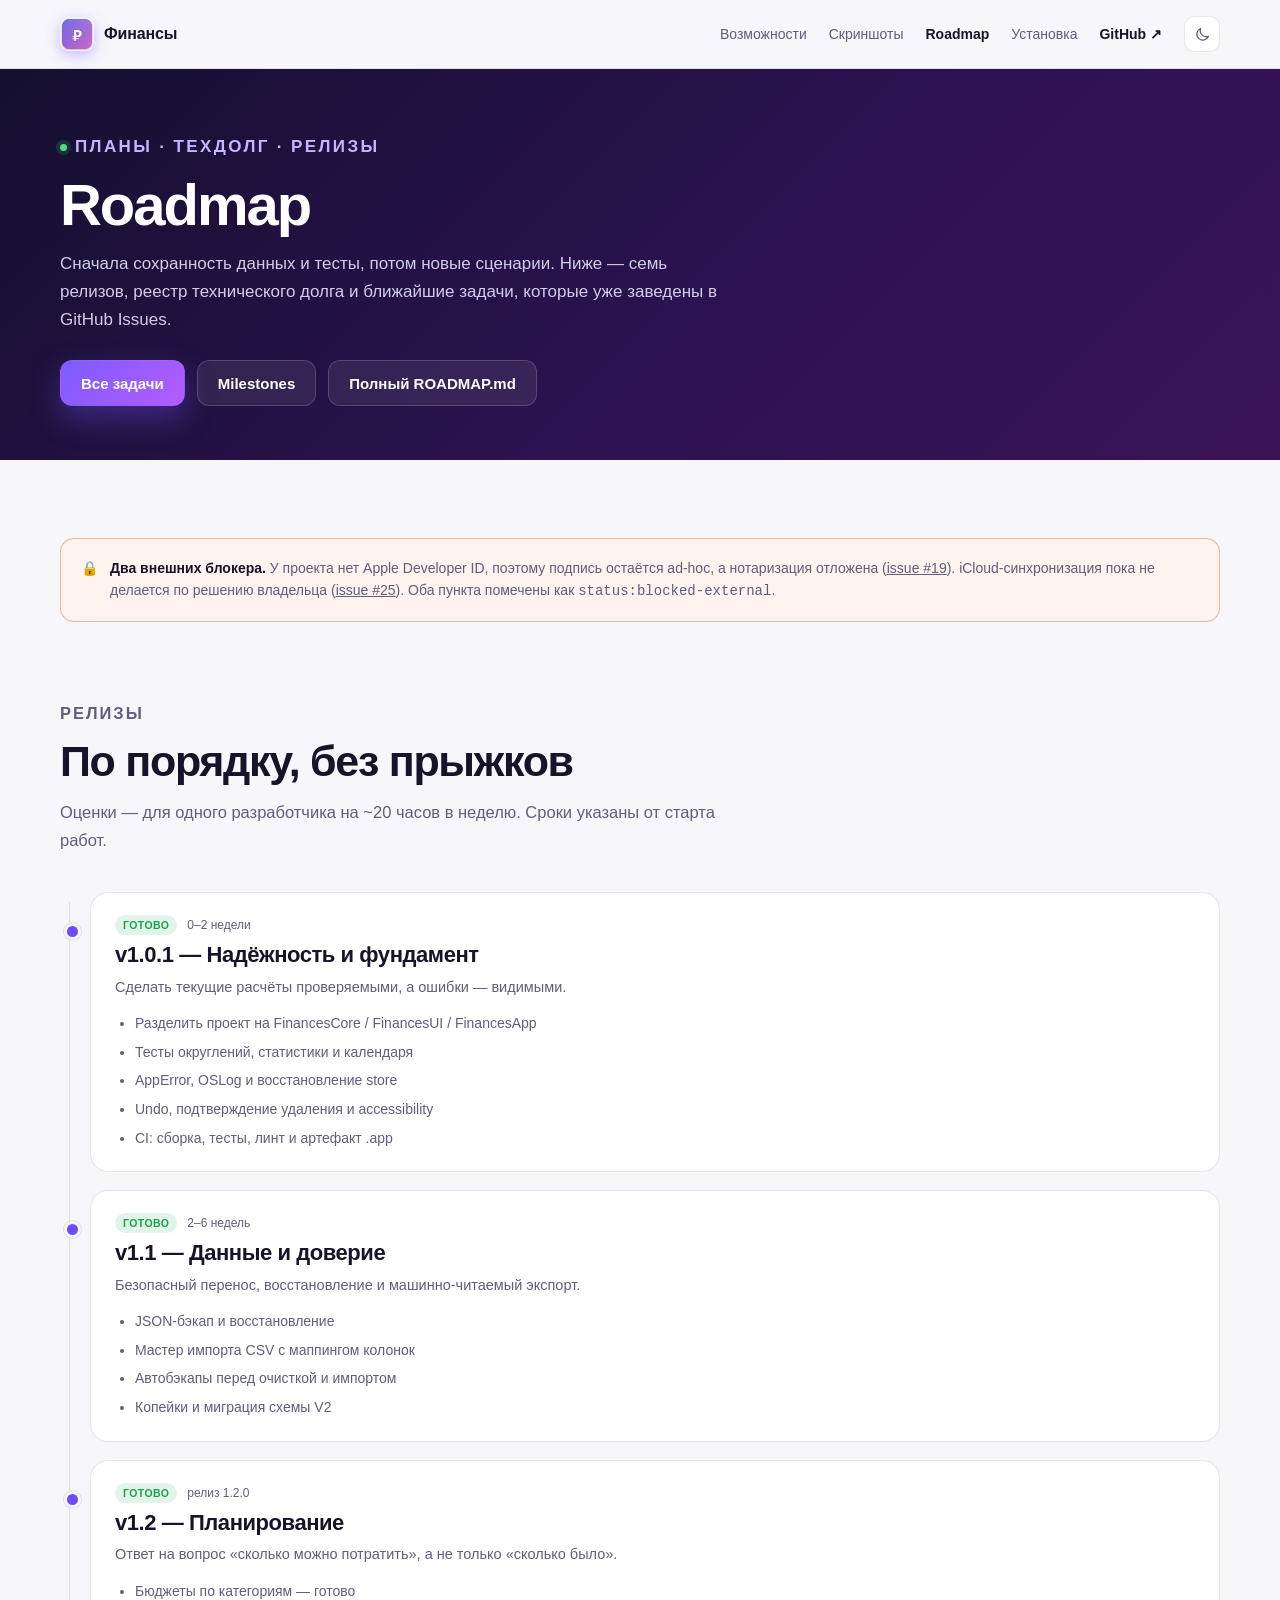
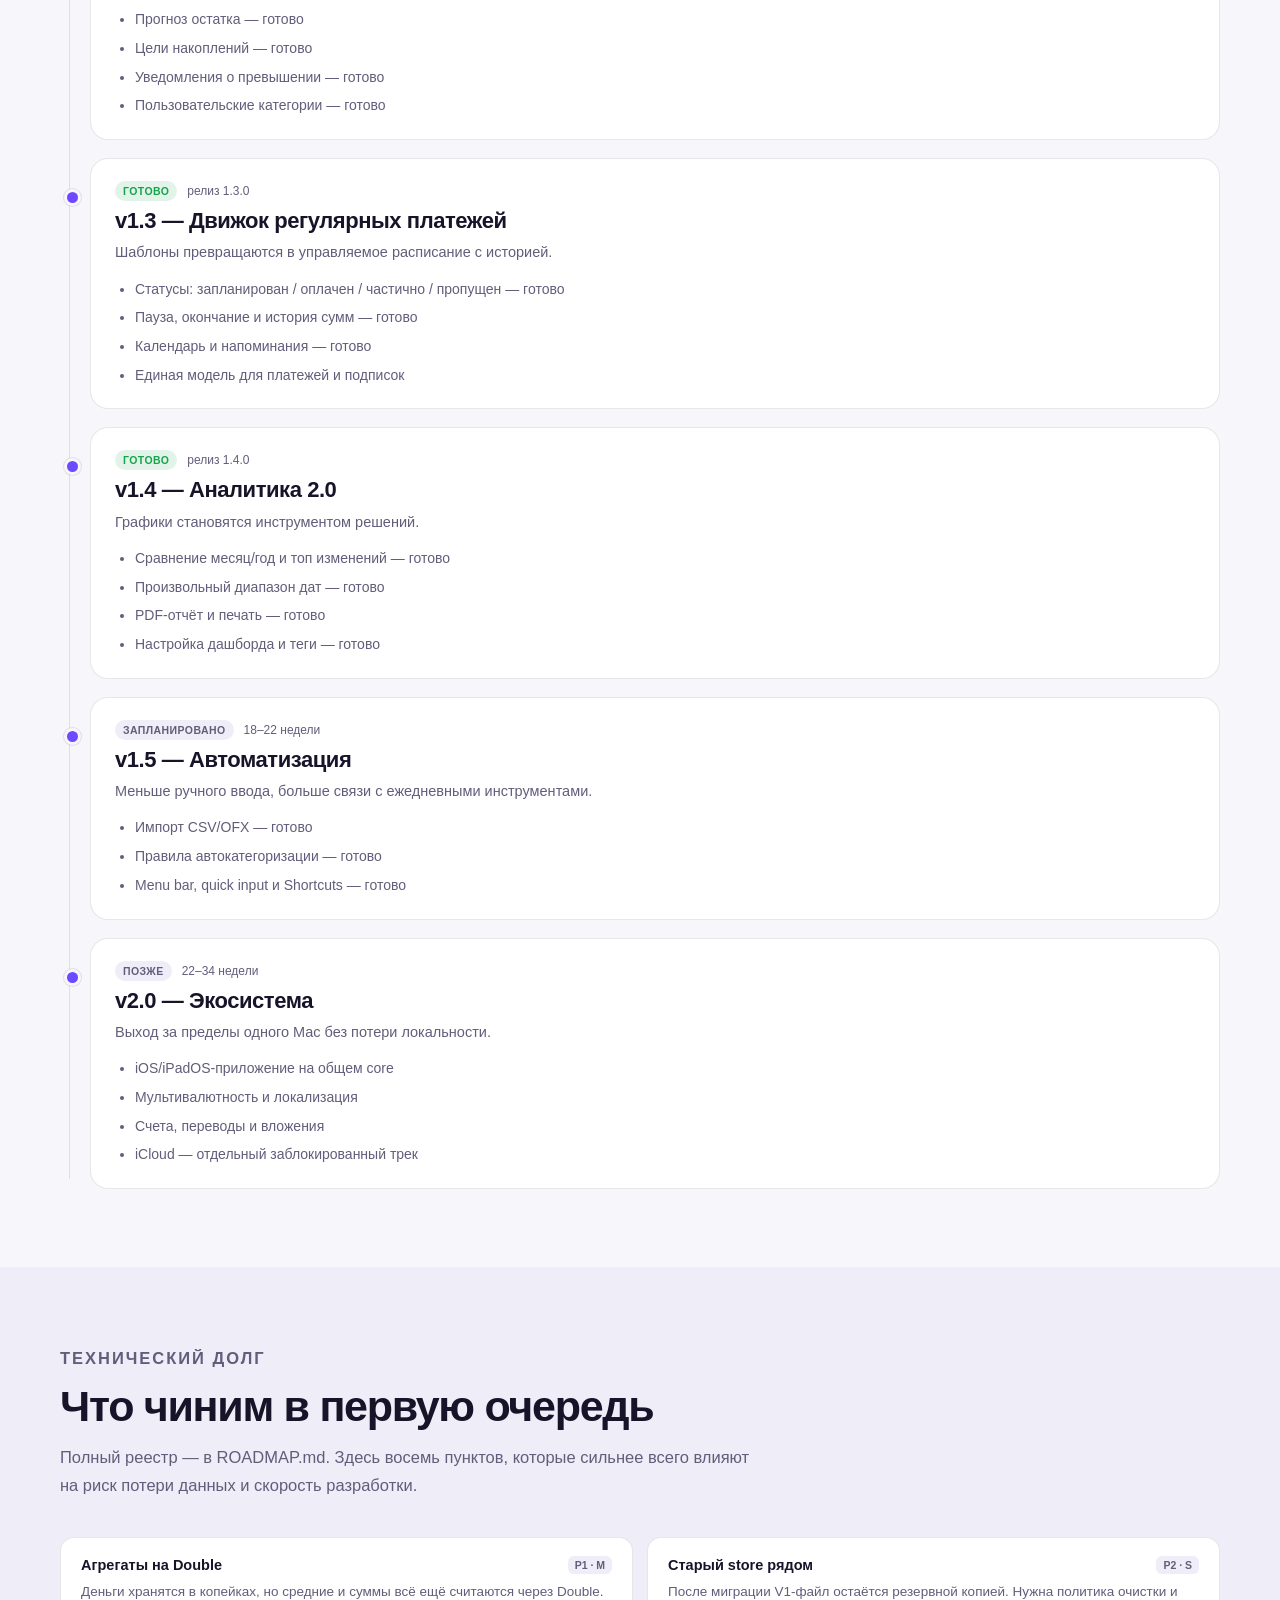
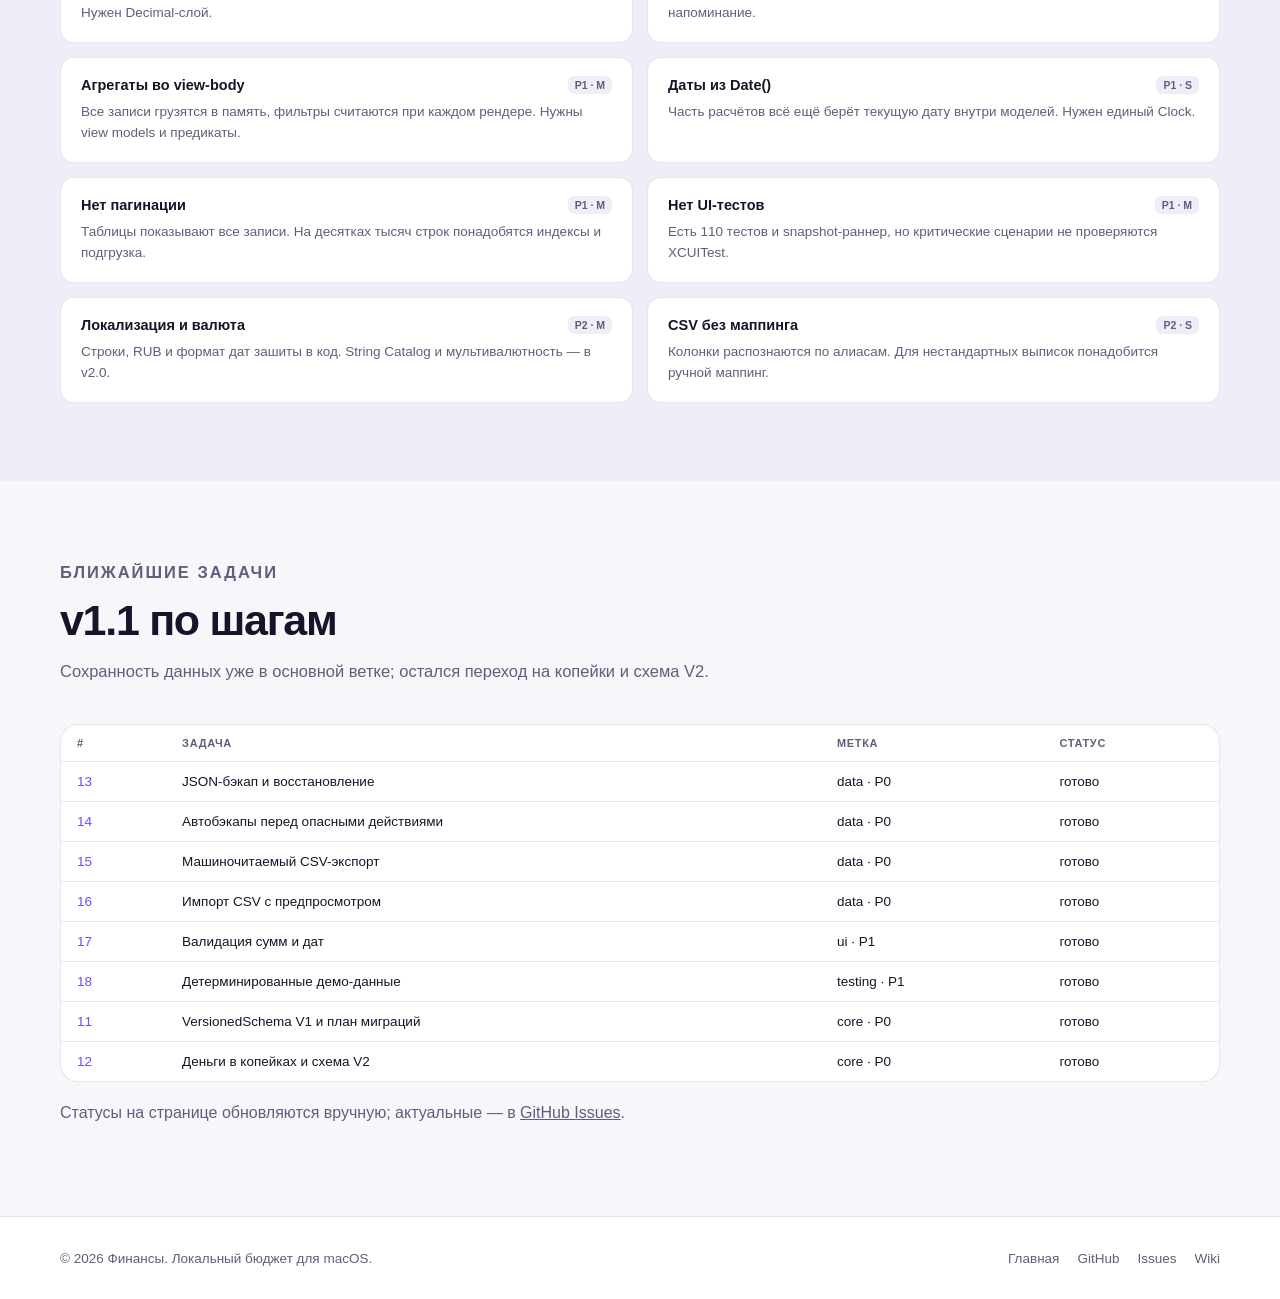
==== docs/roadmap.html @ 0397fc18 "fix: map CSV columns by income and expense fields - header toggle: header names or column numbers - " ====
<!doctype html>
<html lang="ru" data-theme="light">
<head>
  <meta charset="utf-8">
  <meta name="viewport" content="width=device-width, initial-scale=1">
  <title>Roadmap — Финансы для macOS</title>
  <meta name="description" content="План развития приложения «Финансы»: релизы v1.0.1–v2.0, бэклог фич, технический долг и ближайшие задачи.">
  <meta name="color-scheme" content="light dark">
  <link rel="icon" type="image/png" href="assets/favicon.png">
  <link rel="stylesheet" href="styles.css">
  <script>
    (function () {
      try {
        var saved = localStorage.getItem("theme");
        var theme = saved || (window.matchMedia("(prefers-color-scheme: dark)").matches ? "dark" : "light");
        document.documentElement.dataset.theme = theme;
      } catch (error) {
        document.documentElement.dataset.theme = "light";
      }
    })();
  </script>
</head>
<body>
  <a class="skip-link" href="#main">К содержимому</a>

  <svg xmlns="http://www.w3.org/2000/svg" style="display:none" aria-hidden="true">
    <symbol id="icon-sun" viewBox="0 0 24 24" fill="none" stroke="currentColor" stroke-width="1.8" stroke-linecap="round">
      <circle cx="12" cy="12" r="4"></circle>
      <path d="M12 2v2M12 20v2M4.9 4.9l1.4 1.4M17.7 17.7l1.4 1.4M2 12h2M20 12h2M4.9 19.1l1.4-1.4M17.7 6.3l1.4-1.4"></path>
    </symbol>
    <symbol id="icon-moon" viewBox="0 0 24 24" fill="none" stroke="currentColor" stroke-width="1.8" stroke-linecap="round" stroke-linejoin="round">
      <path d="M20.5 14.5A8.5 8.5 0 0 1 9.5 3.5 8.5 8.5 0 1 0 20.5 14.5Z"></path>
    </symbol>
  </svg>

  <header class="site-header">
    <div class="wrap header-inner">
      <a class="brand" href="index.html" aria-label="Финансы — на главную">
        <img src="assets/icon.png" alt="" width="34" height="34">
        <span>Финансы</span>
      </a>
      <nav class="site-nav" aria-label="Основная навигация">
        <a href="index.html#features">Возможности</a>
        <a href="index.html#screens">Скриншоты</a>
        <a href="roadmap.html" aria-current="page">Roadmap</a>
        <a href="index.html#install">Установка</a>
        <a class="nav-cta" href="https://github.com/fso13/household-finances-apple">GitHub ↗</a>
        <button class="theme-toggle" id="theme-toggle" type="button" aria-label="Переключить тему">
          <svg class="theme-moon" aria-hidden="true"><use href="#icon-moon"></use></svg>
          <svg class="theme-sun" aria-hidden="true"><use href="#icon-sun"></use></svg>
        </button>
      </nav>
    </div>
  </header>

  <main id="main">
    <section class="page-hero">
      <div class="wrap">
        <p class="eyebrow">Планы · техдолг · релизы</p>
        <h1>Roadmap</h1>
        <p>
          Сначала сохранность данных и тесты, потом новые сценарии. Ниже — семь релизов,
          реестр технического долга и ближайшие задачи, которые уже заведены в GitHub Issues.
        </p>
        <div class="hero-actions">
          <a class="btn btn-primary" href="https://github.com/fso13/household-finances-apple/issues">Все задачи</a>
          <a class="btn btn-ghost" href="https://github.com/fso13/household-finances-apple/milestones">Milestones</a>
          <a class="btn btn-ghost" href="https://github.com/fso13/household-finances-apple/blob/main/ROADMAP.md">Полный ROADMAP.md</a>
        </div>
      </div>
    </section>

    <section class="section">
      <div class="wrap">
        <div class="callout">
          <span aria-hidden="true">🔒</span>
          <div>
            <strong>Два внешних блокера.</strong>
            У проекта нет Apple Developer ID, поэтому подпись остаётся ad-hoc, а нотаризация отложена
            (<a href="https://github.com/fso13/household-finances-apple/issues/19">issue #19</a>).
            iCloud-синхронизация пока не делается по решению владельца
            (<a href="https://github.com/fso13/household-finances-apple/issues/25">issue #25</a>).
            Оба пункта помечены как <code>status:blocked-external</code>.
          </div>
        </div>
      </div>
    </section>

    <section class="section" style="padding-top:0">
      <div class="wrap">
        <div class="section-head">
          <p class="kicker">Релизы</p>
          <h2>По порядку, без прыжков</h2>
          <p>Оценки — для одного разработчика на ~20 часов в неделю. Сроки указаны от старта работ.</p>
        </div>

        <div class="timeline">
          <article class="timeline-item">
            <div class="timeline-meta">
              <span class="badge badge-now">готово</span>
              <span>0–2 недели</span>
            </div>
            <h2>v1.0.1 — Надёжность и фундамент</h2>
            <p>Сделать текущие расчёты проверяемыми, а ошибки — видимыми.</p>
            <ul class="timeline-list">
              <li>Разделить проект на FinancesCore / FinancesUI / FinancesApp</li>
              <li>Тесты округлений, статистики и календаря</li>
              <li>AppError, OSLog и восстановление store</li>
              <li>Undo, подтверждение удаления и accessibility</li>
              <li>CI: сборка, тесты, линт и артефакт .app</li>
            </ul>
          </article>

          <article class="timeline-item">
            <div class="timeline-meta">
              <span class="badge badge-now">готово</span>
              <span>2–6 недель</span>
            </div>
            <h2>v1.1 — Данные и доверие</h2>
            <p>Безопасный перенос, восстановление и машинно-читаемый экспорт.</p>
            <ul class="timeline-list">
              <li>JSON-бэкап и восстановление</li>
              <li>Мастер импорта CSV с маппингом колонок</li>
              <li>Автобэкапы перед очисткой и импортом</li>
              <li>Копейки и миграция схемы V2</li>
            </ul>
          </article>

          <article class="timeline-item">
            <div class="timeline-meta">
              <span class="badge badge-now">готово</span>
              <span>релиз 1.2.0</span>
            </div>
            <h2>v1.2 — Планирование</h2>
            <p>Ответ на вопрос «сколько можно потратить», а не только «сколько было».</p>
            <ul class="timeline-list">
              <li>Бюджеты по категориям — готово</li>
              <li>Прогноз остатка — готово</li>
              <li>Цели накоплений — готово</li>
              <li>Уведомления о превышении — готово</li>
              <li>Пользовательские категории — готово</li>
            </ul>
          </article>

          <article class="timeline-item">
            <div class="timeline-meta">
              <span class="badge badge-now">готово</span>
              <span>релиз 1.3.0</span>
            </div>
            <h2>v1.3 — Движок регулярных платежей</h2>
            <p>Шаблоны превращаются в управляемое расписание с историей.</p>
            <ul class="timeline-list">
              <li>Статусы: запланирован / оплачен / частично / пропущен — готово</li>
              <li>Пауза, окончание и история сумм — готово</li>
              <li>Календарь и напоминания — готово</li>
              <li>Единая модель для платежей и подписок</li>
            </ul>
          </article>

          <article class="timeline-item">
            <div class="timeline-meta">
              <span class="badge badge-now">готово</span>
              <span>релиз 1.4.0</span>
            </div>
            <h2>v1.4 — Аналитика 2.0</h2>
            <p>Графики становятся инструментом решений.</p>
            <ul class="timeline-list">
              <li>Сравнение месяц/год и топ изменений — готово</li>
              <li>Произвольный диапазон дат — готово</li>
              <li>PDF-отчёт и печать — готово</li>
              <li>Настройка дашборда и теги — готово</li>
            </ul>
          </article>

          <article class="timeline-item">
            <div class="timeline-meta">
              <span class="badge badge-later">запланировано</span>
              <span>18–22 недели</span>
            </div>
            <h2>v1.5 — Автоматизация</h2>
            <p>Меньше ручного ввода, больше связи с ежедневными инструментами.</p>
            <ul class="timeline-list">
              <li>Импорт CSV/OFX — готово</li>
              <li>Правила автокатегоризации — готово</li>
              <li>Menu bar, quick input и Shortcuts — готово</li>
            </ul>
          </article>

          <article class="timeline-item">
            <div class="timeline-meta">
              <span class="badge badge-later">позже</span>
              <span>22–34 недели</span>
            </div>
            <h2>v2.0 — Экосистема</h2>
            <p>Выход за пределы одного Mac без потери локальности.</p>
            <ul class="timeline-list">
              <li>iOS/iPadOS-приложение на общем core</li>
              <li>Мультивалютность и локализация</li>
              <li>Счета, переводы и вложения</li>
              <li>iCloud — отдельный заблокированный трек</li>
            </ul>
          </article>
        </div>
      </div>
    </section>

    <section class="section section-alt">
      <div class="wrap">
        <div class="section-head">
          <p class="kicker">Технический долг</p>
          <h2>Что чиним в первую очередь</h2>
          <p>Полный реестр — в ROADMAP.md. Здесь восемь пунктов, которые сильнее всего влияют на риск потери данных и скорость разработки.</p>
        </div>

        <div class="debt-grid">
          <article class="debt">
            <div class="debt-head"><h3>Агрегаты на Double</h3><span class="pill">P1 · M</span></div>
            <p>Деньги хранятся в копейках, но средние и суммы всё ещё считаются через Double. Нужен Decimal-слой.</p>
          </article>

          <article class="debt">
            <div class="debt-head"><h3>Старый store рядом</h3><span class="pill">P2 · S</span></div>
            <p>После миграции V1-файл остаётся резервной копией. Нужна политика очистки и напоминание.</p>
          </article>

          <article class="debt">
            <div class="debt-head"><h3>Агрегаты во view-body</h3><span class="pill">P1 · M</span></div>
            <p>Все записи грузятся в память, фильтры считаются при каждом рендере. Нужны view models и предикаты.</p>
          </article>

          <article class="debt">
            <div class="debt-head"><h3>Даты из Date()</h3><span class="pill">P1 · S</span></div>
            <p>Часть расчётов всё ещё берёт текущую дату внутри моделей. Нужен единый Clock.</p>
          </article>

          <article class="debt">
            <div class="debt-head"><h3>Нет пагинации</h3><span class="pill">P1 · M</span></div>
            <p>Таблицы показывают все записи. На десятках тысяч строк понадобятся индексы и подгрузка.</p>
          </article>

          <article class="debt">
            <div class="debt-head"><h3>Нет UI-тестов</h3><span class="pill">P1 · M</span></div>
            <p>Есть 110 тестов и snapshot-раннер, но критические сценарии не проверяются XCUITest.</p>
          </article>

          <article class="debt">
            <div class="debt-head"><h3>Локализация и валюта</h3><span class="pill">P2 · M</span></div>
            <p>Строки, RUB и формат дат зашиты в код. String Catalog и мультивалютность — в v2.0.</p>
          </article>

          <article class="debt">
            <div class="debt-head"><h3>CSV без маппинга</h3><span class="pill">P2 · S</span></div>
            <p>Колонки распознаются по алиасам. Для нестандартных выписок понадобится ручной маппинг.</p>
          </article>
        </div>
      </div>
    </section>

    <section class="section">
      <div class="wrap">
        <div class="section-head">
          <p class="kicker">Ближайшие задачи</p>
          <h2>v1.1 по шагам</h2>
          <p>Сохранность данных уже в основной ветке; остался переход на копейки и схема V2.</p>
        </div>

        <div class="table-card">
          <div class="table-scroll">
            <table>
              <thead>
                <tr><th>#</th><th>Задача</th><th>Метка</th><th>Статус</th></tr>
              </thead>
              <tbody>
                <tr><td><a href="https://github.com/fso13/household-finances-apple/issues/13">13</a></td><td>JSON-бэкап и восстановление</td><td>data · P0</td><td>готово</td></tr>
                <tr><td><a href="https://github.com/fso13/household-finances-apple/issues/14">14</a></td><td>Автобэкапы перед опасными действиями</td><td>data · P0</td><td>готово</td></tr>
                <tr><td><a href="https://github.com/fso13/household-finances-apple/issues/15">15</a></td><td>Машиночитаемый CSV-экспорт</td><td>data · P0</td><td>готово</td></tr>
                <tr><td><a href="https://github.com/fso13/household-finances-apple/issues/16">16</a></td><td>Импорт CSV с предпросмотром</td><td>data · P0</td><td>готово</td></tr>
                <tr><td><a href="https://github.com/fso13/household-finances-apple/issues/17">17</a></td><td>Валидация сумм и дат</td><td>ui · P1</td><td>готово</td></tr>
                <tr><td><a href="https://github.com/fso13/household-finances-apple/issues/18">18</a></td><td>Детерминированные демо-данные</td><td>testing · P1</td><td>готово</td></tr>
                <tr><td><a href="https://github.com/fso13/household-finances-apple/issues/11">11</a></td><td>VersionedSchema V1 и план миграций</td><td>core · P0</td><td>готово</td></tr>
                <tr><td><a href="https://github.com/fso13/household-finances-apple/issues/12">12</a></td><td>Деньги в копейках и схема V2</td><td>core · P0</td><td>готово</td></tr>
              </tbody>
            </table>
          </div>
        </div>

        <p class="muted" style="margin-top:22px">
          Статусы на странице обновляются вручную; актуальные — в
          <a href="https://github.com/fso13/household-finances-apple/issues">GitHub Issues</a>.
        </p>
      </div>
    </section>
  </main>

  <footer class="site-footer">
    <div class="wrap footer-inner">
      <p style="margin:0">© <span id="year">2026</span> Финансы. Локальный бюджет для macOS.</p>
      <nav class="footer-links" aria-label="Ссылки в подвале">
        <a href="index.html">Главная</a>
        <a href="https://github.com/fso13/household-finances-apple">GitHub</a>
        <a href="https://github.com/fso13/household-finances-apple/issues">Issues</a>
        <a href="https://github.com/fso13/household-finances-apple/wiki">Wiki</a>
      </nav>
    </div>
  </footer>

  <script src="app.js"></script>
</body>
</html>
---- docs/styles.css ----
:root {
  color-scheme: light;
  --bg: #f7f6fb;
  --surface: #ffffff;
  --surface-2: #efedf8;
  --surface-3: #e7e3f6;
  --text: #171429;
  --muted: #625d7a;
  --line: rgba(23, 20, 41, 0.1);
  --brand: #6d4aff;
  --brand-2: #a855f7;
  --green: #16a34a;
  --orange: #ea580c;
  --blue: #2563eb;
  --pink: #db2777;
  --shadow: 0 24px 70px rgba(35, 25, 90, 0.14);
  --radius: 18px;
}

[data-theme="dark"] {
  color-scheme: dark;
  --bg: #0d0c16;
  --surface: #151322;
  --surface-2: #1b182b;
  --surface-3: #242038;
  --text: #f5f3ff;
  --muted: #aaa4c2;
  --line: rgba(255, 255, 255, 0.1);
  --brand: #9578ff;
  --brand-2: #c084fc;
  --green: #4ade80;
  --orange: #fb923c;
  --blue: #60a5fa;
  --pink: #f472b6;
  --shadow: 0 24px 70px rgba(0, 0, 0, 0.5);
}

* {
  box-sizing: border-box;
}

html {
  scroll-behavior: smooth;
  scroll-padding-top: 88px;
}

body {
  margin: 0;
  background: var(--bg);
  color: var(--text);
  font-family: -apple-system, BlinkMacSystemFont, "SF Pro Display", "SF Pro Text",
    "Segoe UI", Roboto, sans-serif;
  -webkit-font-smoothing: antialiased;
  text-rendering: optimizeLegibility;
}

img {
  display: block;
  max-width: 100%;
  height: auto;
}

a {
  color: inherit;
}

button {
  font: inherit;
}

.wrap {
  width: min(1160px, calc(100% - 48px));
  margin-inline: auto;
}

.skip-link {
  position: fixed;
  top: 10px;
  left: 10px;
  z-index: 100;
  transform: translateY(-200%);
  background: var(--brand);
  color: #fff;
  padding: 10px 16px;
  border-radius: 10px;
  text-decoration: none;
}

.skip-link:focus {
  transform: none;
}

/* Header */

.site-header {
  position: sticky;
  top: 0;
  z-index: 50;
  background: color-mix(in srgb, var(--bg) 84%, transparent);
  border-bottom: 1px solid var(--line);
  backdrop-filter: blur(18px);
  -webkit-backdrop-filter: blur(18px);
}

.header-inner {
  display: flex;
  align-items: center;
  justify-content: space-between;
  min-height: 68px;
  gap: 20px;
}

.brand {
  display: inline-flex;
  align-items: center;
  gap: 10px;
  font-weight: 750;
  letter-spacing: -0.01em;
  text-decoration: none;
  flex-shrink: 0;
}

.brand img {
  width: 34px;
  height: 34px;
  border-radius: 9px;
  box-shadow: 0 4px 14px rgba(109, 74, 255, 0.35);
}

.site-nav {
  display: flex;
  align-items: center;
  gap: 22px;
  font-size: 14px;
}

.site-nav a {
  color: var(--muted);
  text-decoration: none;
  transition: color 0.15s ease;
}

.site-nav a:hover,
.site-nav a:focus-visible {
  color: var(--text);
}

.site-nav .nav-cta {
  color: var(--text);
  font-weight: 600;
}

.theme-toggle {
  display: inline-flex;
  align-items: center;
  justify-content: center;
  width: 36px;
  height: 36px;
  padding: 0;
  border: 1px solid var(--line);
  border-radius: 10px;
  background: var(--surface);
  color: var(--muted);
  cursor: pointer;
  transition: color 0.15s ease, border-color 0.15s ease;
}

.theme-toggle:hover {
  color: var(--text);
  border-color: color-mix(in srgb, var(--brand) 40%, var(--line));
}

.theme-toggle svg {
  width: 17px;
  height: 17px;
}

/* Hero */

.hero {
  position: relative;
  overflow: hidden;
  padding: 78px 0 64px;
  background: #100d28;
  color: #fff;
}

.hero::before {
  content: "";
  position: absolute;
  inset: -40% -20% auto auto;
  width: 900px;
  height: 900px;
  background: radial-gradient(circle, rgba(168, 85, 247, 0.34), transparent 62%);
  pointer-events: none;
}

.hero::after {
  content: "";
  position: absolute;
  inset: auto auto -55% -20%;
  width: 800px;
  height: 800px;
  background: radial-gradient(circle, rgba(59, 130, 246, 0.22), transparent 65%);
  pointer-events: none;
}

.hero-grid {
  position: relative;
  z-index: 1;
  display: grid;
  grid-template-columns: 0.98fr 1.02fr;
  gap: 56px;
  align-items: center;
}

.eyebrow {
  display: inline-flex;
  align-items: center;
  gap: 8px;
  margin: 0;
  color: #c4b5fd;
  font-size: 12px;
  font-weight: 700;
  letter-spacing: 0.14em;
  text-transform: uppercase;
}

.eyebrow::before {
  content: "";
  width: 7px;
  height: 7px;
  border-radius: 50%;
  background: #4ade80;
  box-shadow: 0 0 0 4px rgba(74, 222, 128, 0.14);
}

.hero h1 {
  margin: 18px 0 20px;
  font-size: clamp(40px, 4.8vw, 62px);
  line-height: 1.02;
  letter-spacing: -0.035em;
  font-weight: 800;
}

.hero h1 .nowrap {
  white-space: nowrap;
}

.hero h1 .gradient {
  background: linear-gradient(92deg, #c4b5fd 0%, #f0abfc 55%, #fda4af 100%);
  -webkit-background-clip: text;
  background-clip: text;
  color: transparent;
}

.hero-lead {
  max-width: 540px;
  margin: 0;
  color: #cec8e6;
  font-size: 17.5px;
  line-height: 1.66;
}

.hero-actions {
  display: flex;
  flex-wrap: wrap;
  gap: 12px;
  margin-top: 30px;
}

.btn {
  display: inline-flex;
  align-items: center;
  justify-content: center;
  gap: 8px;
  min-height: 46px;
  padding: 0 20px;
  border-radius: 12px;
  border: 1px solid transparent;
  font-size: 15px;
  font-weight: 650;
  text-decoration: none;
  cursor: pointer;
  transition: transform 0.15s ease, box-shadow 0.15s ease, background 0.15s ease;
}

.btn:hover {
  transform: translateY(-1px);
}

.btn-primary {
  background: linear-gradient(135deg, #7c5cff, #b45cff);
  color: #fff;
  box-shadow: 0 12px 30px rgba(124, 92, 255, 0.34);
}

.btn-primary:hover {
  box-shadow: 0 16px 38px rgba(124, 92, 255, 0.46);
}

.btn-ghost {
  background: rgba(255, 255, 255, 0.07);
  border-color: rgba(255, 255, 255, 0.16);
  color: #fff;
}

.btn-ghost:hover {
  background: rgba(255, 255, 255, 0.11);
}

.hero-note {
  margin: 18px 0 0;
  color: #948cae;
  font-size: 12.5px;
}

.hero-visual {
  position: relative;
}

.hero-visual::before {
  content: "";
  position: absolute;
  inset: 8% 6%;
  background: linear-gradient(135deg, rgba(124, 92, 255, 0.7), rgba(236, 72, 153, 0.35));
  filter: blur(48px);
  opacity: 0.55;
}

.hero-visual img {
  position: relative;
  width: 100%;
  border-radius: 16px;
  border: 1px solid rgba(255, 255, 255, 0.18);
  box-shadow: 0 50px 110px rgba(0, 0, 0, 0.55);
}

/* Stats */

.stats {
  border-bottom: 1px solid var(--line);
  background: var(--surface);
}

.stats-grid {
  display: grid;
  grid-template-columns: repeat(4, 1fr);
}

.stat {
  padding: 26px 22px;
  border-left: 1px solid var(--line);
}

.stat:first-child {
  border-left: 0;
}

.stat b {
  display: block;
  font-size: 27px;
  line-height: 1.1;
  letter-spacing: -0.02em;
}

.stat span {
  display: block;
  margin-top: 6px;
  color: var(--muted);
  font-size: 13px;
}

/* Sections */

.section {
  padding: 78px 0;
}

.section-alt {
  background: var(--surface-2);
}

.section-head {
  max-width: 700px;
  margin-bottom: 38px;
}

.kicker {
  margin: 0;
  color: var(--brand);
  font-size: 12px;
  font-weight: 750;
  letter-spacing: 0.12em;
  text-transform: uppercase;
}

.section h2 {
  margin: 10px 0 14px;
  font-size: clamp(30px, 3.5vw, 43px);
  line-height: 1.1;
  letter-spacing: -0.03em;
}

.section-head p {
  margin: 0;
  color: var(--muted);
  font-size: 16.5px;
  line-height: 1.68;
}

.feature-grid {
  display: grid;
  grid-template-columns: repeat(3, 1fr);
  gap: 16px;
}

.feature {
  --accent: var(--brand);
  padding: 24px;
  background: var(--surface);
  border: 1px solid var(--line);
  border-radius: var(--radius);
  transition: border-color 0.15s ease, transform 0.15s ease;
}

.feature:hover {
  transform: translateY(-2px);
  border-color: color-mix(in srgb, var(--accent) 38%, var(--line));
}

.feature-icon {
  display: inline-flex;
  align-items: center;
  justify-content: center;
  width: 42px;
  height: 42px;
  border-radius: 12px;
  background: color-mix(in srgb, var(--accent) 12%, transparent);
  color: var(--accent);
}

.feature-icon svg {
  width: 21px;
  height: 21px;
}

.feature h3 {
  margin: 18px 0 8px;
  font-size: 17px;
  letter-spacing: -0.01em;
}

.feature p {
  margin: 0;
  color: var(--muted);
  font-size: 14.5px;
  line-height: 1.62;
}

/* Screenshots */

.shots {
  display: grid;
  grid-template-columns: 1fr 1fr;
  gap: 20px;
}

.shot {
  margin: 0;
  overflow: hidden;
  background: var(--surface);
  border: 1px solid var(--line);
  border-radius: var(--radius);
}

.shot-wide {
  grid-column: 1 / -1;
}

.shot a {
  display: block;
}

.shot img {
  width: 100%;
  aspect-ratio: 2680 / 1758;
  object-fit: cover;
  object-position: top center;
  border-bottom: 1px solid var(--line);
}

.shot-wide img {
  aspect-ratio: 2680 / 1200;
  object-fit: cover;
  object-position: top center;
}

.shot figcaption {
  display: flex;
  align-items: baseline;
  justify-content: space-between;
  gap: 16px;
  padding: 15px 18px;
  color: var(--muted);
  font-size: 13.5px;
}

.shot figcaption strong {
  color: var(--text);
  font-weight: 650;
}

/* Rounding split */

.split {
  display: grid;
  grid-template-columns: 1fr 1fr;
  gap: 52px;
  align-items: center;
}

.split h2 {
  margin-top: 10px;
}

.split p {
  color: var(--muted);
  font-size: 16px;
  line-height: 1.7;
}

.checklist {
  display: grid;
  gap: 12px;
  margin: 24px 0 0;
  padding: 0;
  list-style: none;
}

.checklist li {
  position: relative;
  padding-left: 28px;
  color: var(--muted);
  line-height: 1.55;
}

.checklist li::before {
  content: "";
  position: absolute;
  left: 0;
  top: 0.3em;
  width: 16px;
  height: 16px;
  border-radius: 50%;
  background: color-mix(in srgb, var(--green) 16%, transparent);
  border: 1px solid color-mix(in srgb, var(--green) 42%, transparent);
}

.checklist li::after {
  content: "";
  position: absolute;
  left: 5px;
  top: 0.62em;
  width: 6px;
  height: 3px;
  border-left: 1.5px solid var(--green);
  border-bottom: 1.5px solid var(--green);
  transform: rotate(-45deg);
}

.example-card {
  padding: 26px;
  background: var(--surface);
  border: 1px solid var(--line);
  border-radius: var(--radius);
  box-shadow: var(--shadow);
}

.example-card h3 {
  margin: 0 0 4px;
  font-size: 15px;
}

.example-card .hint {
  margin: 0 0 22px;
  color: var(--muted);
  font-size: 13px;
}

.formula {
  display: flex;
  flex-wrap: wrap;
  align-items: center;
  gap: 8px;
  font-family: ui-monospace, SFMono-Regular, Menlo, Consolas, monospace;
  font-size: 15px;
}

.chip {
  padding: 9px 12px;
  border-radius: 9px;
  background: var(--surface-2);
  border: 1px solid var(--line);
}

.chip-plus {
  color: var(--orange);
  background: color-mix(in srgb, var(--orange) 9%, var(--surface));
  border-color: color-mix(in srgb, var(--orange) 24%, var(--line));
}

.chip-result {
  color: var(--green);
  background: color-mix(in srgb, var(--green) 9%, var(--surface));
  border-color: color-mix(in srgb, var(--green) 26%, var(--line));
  font-weight: 700;
}

.arrow {
  color: var(--muted);
}

.example-total {
  display: flex;
  align-items: baseline;
  justify-content: space-between;
  gap: 12px;
  margin-top: 22px;
  padding-top: 18px;
  border-top: 1px solid var(--line);
}

.example-total span {
  color: var(--muted);
  font-size: 13px;
}

.example-total strong {
  font-size: 24px;
  letter-spacing: -0.02em;
}

/* Roadmap preview */

.releases {
  display: grid;
  grid-template-columns: repeat(3, 1fr);
  gap: 16px;
}

.release {
  padding: 22px;
  background: var(--surface);
  border: 1px solid var(--line);
  border-radius: var(--radius);
}

.release-top {
  display: flex;
  align-items: center;
  justify-content: space-between;
  gap: 12px;
}

.release-version {
  font-size: 14px;
  font-weight: 750;
  letter-spacing: 0.02em;
}

.badge {
  display: inline-flex;
  align-items: center;
  gap: 5px;
  padding: 4px 8px;
  border-radius: 999px;
  font-size: 10.5px;
  font-weight: 700;
  letter-spacing: 0.04em;
  text-transform: uppercase;
}

.badge-now {
  color: var(--green);
  background: color-mix(in srgb, var(--green) 12%, transparent);
}

.badge-next {
  color: var(--blue);
  background: color-mix(in srgb, var(--blue) 12%, transparent);
}

.badge-later {
  color: var(--muted);
  background: var(--surface-2);
}

.badge-blocked {
  color: var(--orange);
  background: color-mix(in srgb, var(--orange) 12%, transparent);
}

.release h3 {
  margin: 14px 0 8px;
  font-size: 16.5px;
}

.release p {
  margin: 0;
  color: var(--muted);
  font-size: 13.5px;
  line-height: 1.55;
}

.release ul {
  margin: 12px 0 0;
  padding-left: 18px;
  color: var(--muted);
  font-size: 13px;
  line-height: 1.65;
}

.more-link {
  display: inline-flex;
  align-items: center;
  gap: 6px;
  margin-top: 22px;
  color: var(--brand);
  font-size: 14px;
  font-weight: 650;
  text-decoration: none;
}

.more-link:hover {
  text-decoration: underline;
}

/* Install */

.install-grid {
  display: grid;
  grid-template-columns: 1.08fr 0.92fr;
  gap: 28px;
  align-items: start;
}

.code-card {
  padding: 20px;
  background: #0f0c20;
  border: 1px solid rgba(255, 255, 255, 0.12);
  border-radius: var(--radius);
  color: #e9e4ff;
  box-shadow: var(--shadow);
}

.code-head {
  display: flex;
  align-items: center;
  gap: 7px;
  margin-bottom: 16px;
}

.dot {
  width: 9px;
  height: 9px;
  border-radius: 50%;
  background: #ff5f57;
}

.dot:nth-child(2) {
  background: #febc2e;
}

.dot:nth-child(3) {
  background: #28c840;
}

.code-card pre {
  margin: 0;
  overflow-x: auto;
  font-family: ui-monospace, SFMono-Regular, Menlo, Consolas, monospace;
  font-size: 13px;
  line-height: 1.75;
  white-space: pre;
}

.code-card .comment {
  color: #8d84ab;
}

.install-notes {
  display: grid;
  gap: 12px;
}

.note-card {
  padding: 18px 20px;
  background: var(--surface);
  border: 1px solid var(--line);
  border-radius: 14px;
}

.note-card strong {
  display: block;
  margin-bottom: 4px;
  font-size: 14px;
}

.note-card p {
  margin: 0;
  color: var(--muted);
  font-size: 13.5px;
  line-height: 1.6;
}

.note-card a {
  color: var(--brand);
  text-decoration: none;
}

.note-card a:hover {
  text-decoration: underline;
}

/* Footer */

.site-footer {
  padding: 34px 0;
  border-top: 1px solid var(--line);
  background: var(--surface);
  color: var(--muted);
  font-size: 13.5px;
}

.footer-inner {
  display: flex;
  align-items: center;
  justify-content: space-between;
  gap: 20px;
  flex-wrap: wrap;
}

.footer-links {
  display: flex;
  gap: 18px;
  flex-wrap: wrap;
}

.footer-links a {
  color: var(--muted);
  text-decoration: none;
}

.footer-links a:hover {
  color: var(--text);
}

/* Roadmap page */

.page-hero {
  padding: 64px 0 54px;
  background: linear-gradient(135deg, #15102f, #2b1250 55%, #3b1457);
  color: #fff;
}

.page-hero h1 {
  margin: 14px 0 14px;
  font-size: clamp(38px, 5vw, 58px);
  line-height: 1.05;
  letter-spacing: -0.035em;
}

.page-hero p {
  max-width: 680px;
  margin: 0;
  color: #d3cce9;
  font-size: 17px;
  line-height: 1.65;
}

.page-hero .hero-actions {
  margin-top: 26px;
}

.timeline {
  position: relative;
  display: grid;
  gap: 18px;
  padding-left: 30px;
}

.timeline::before {
  content: "";
  position: absolute;
  top: 10px;
  bottom: 10px;
  left: 9px;
  width: 1px;
  background: var(--line);
}

.timeline-item {
  position: relative;
  padding: 22px 24px;
  background: var(--surface);
  border: 1px solid var(--line);
  border-radius: var(--radius);
}

.timeline-item::before {
  content: "";
  position: absolute;
  left: -27px;
  top: 30px;
  width: 11px;
  height: 11px;
  border-radius: 50%;
  background: var(--brand);
  border: 3px solid var(--bg);
  box-shadow: 0 0 0 1px var(--line);
}

.timeline-item h2 {
  margin: 8px 0 8px;
  font-size: 22px;
  letter-spacing: -0.02em;
}

.timeline-item p {
  margin: 0;
  color: var(--muted);
  font-size: 14.5px;
  line-height: 1.62;
}

.timeline-meta {
  display: flex;
  align-items: center;
  gap: 10px;
  flex-wrap: wrap;
  color: var(--muted);
  font-size: 12px;
}

.timeline-list {
  display: grid;
  gap: 7px;
  margin: 14px 0 0;
  padding-left: 20px;
  color: var(--muted);
  font-size: 14px;
  line-height: 1.55;
}

.debt-grid {
  display: grid;
  grid-template-columns: repeat(2, 1fr);
  gap: 14px;
}

.debt {
  padding: 18px 20px;
  background: var(--surface);
  border: 1px solid var(--line);
  border-radius: 14px;
}

.debt-head {
  display: flex;
  align-items: center;
  justify-content: space-between;
  gap: 10px;
}

.debt h3 {
  margin: 0;
  font-size: 14.5px;
}

.debt p {
  margin: 8px 0 0;
  color: var(--muted);
  font-size: 13.5px;
  line-height: 1.55;
}

.pill {
  display: inline-flex;
  padding: 3px 7px;
  border-radius: 6px;
  background: var(--surface-2);
  color: var(--muted);
  font-size: 10.5px;
  font-weight: 700;
}

.table-card {
  overflow: hidden;
  background: var(--surface);
  border: 1px solid var(--line);
  border-radius: var(--radius);
}

.table-scroll {
  overflow-x: auto;
}

table {
  width: 100%;
  border-collapse: collapse;
  font-size: 13.5px;
}

th,
td {
  padding: 12px 16px;
  text-align: left;
  border-bottom: 1px solid var(--line);
  white-space: nowrap;
}

th {
  color: var(--muted);
  font-size: 11px;
  font-weight: 750;
  letter-spacing: 0.06em;
  text-transform: uppercase;
}

tr:last-child td {
  border-bottom: 0;
}

td a {
  color: var(--brand);
  text-decoration: none;
}

td a:hover {
  text-decoration: underline;
}

.callout {
  display: flex;
  gap: 12px;
  padding: 18px 20px;
  border: 1px solid color-mix(in srgb, var(--orange) 28%, var(--line));
  border-radius: 14px;
  background: color-mix(in srgb, var(--orange) 7%, var(--surface));
  color: var(--muted);
  font-size: 14px;
  line-height: 1.6;
}

.callout strong {
  color: var(--text);
}

/* Responsive */

@media (max-width: 1000px) {
  .hero-grid {
    grid-template-columns: 1fr;
    gap: 40px;
  }

  .hero-copy {
    max-width: 700px;
  }

  .hero-visual {
    max-width: 760px;
  }

  .feature-grid,
  .releases {
    grid-template-columns: 1fr 1fr;
  }

  .install-grid,
  .split {
    grid-template-columns: 1fr;
    gap: 34px;
  }
}

@media (max-width: 820px) {
  .site-nav a:not(.nav-cta) {
    display: none;
  }

  .stats-grid {
    grid-template-columns: 1fr 1fr;
  }

  .stat {
    border-bottom: 1px solid var(--line);
  }

  .stat:nth-child(3),
  .stat:nth-child(4) {
    border-bottom: 0;
  }

  .shots {
    grid-template-columns: 1fr;
  }

  .shot-wide {
    grid-column: auto;
  }

  .shot-wide img {
    aspect-ratio: 2680 / 1758;
  }

  .debt-grid {
    grid-template-columns: 1fr;
  }
}

@media (max-width: 620px) {
  .wrap {
    width: calc(100% - 32px);
  }

  .hero {
    padding: 54px 0 46px;
  }

  .hero-lead {
    font-size: 16px;
  }

  .section {
    padding: 56px 0;
  }

  .feature-grid,
  .releases {
    grid-template-columns: 1fr;
  }

  .stats-grid {
    grid-template-columns: 1fr;
  }

  .stat {
    border-left: 0;
    border-bottom: 1px solid var(--line);
  }

  .stat:last-child {
    border-bottom: 0;
  }

  .shot img {
    aspect-ratio: auto;
  }

  .footer-inner {
    align-items: flex-start;
    flex-direction: column;
  }
}

@media (prefers-reduced-motion: reduce) {
  html {
    scroll-behavior: auto;
  }

  *,
  *::before,
  *::after {
    transition: none !important;
  }
}

/* Theme icon switching */

.theme-sun {
  display: none;
}

[data-theme="dark"] .theme-sun {
  display: block;
}

[data-theme="dark"] .theme-moon {
  display: none;
}

.site-nav a[aria-current="page"] {
  color: var(--text);
  font-weight: 650;
}

.note-card code {
  padding: 2px 5px;
  border-radius: 5px;
  background: var(--surface-2);
  font-family: ui-monospace, SFMono-Regular, Menlo, Consolas, monospace;
  font-size: 12.5px;
}

.page-hero .eyebrow {
  color: #c4b5fd;
}

.page-hero .btn-ghost {
  background: rgba(255, 255, 255, 0.08);
}

.muted {
  color: var(--muted);
}
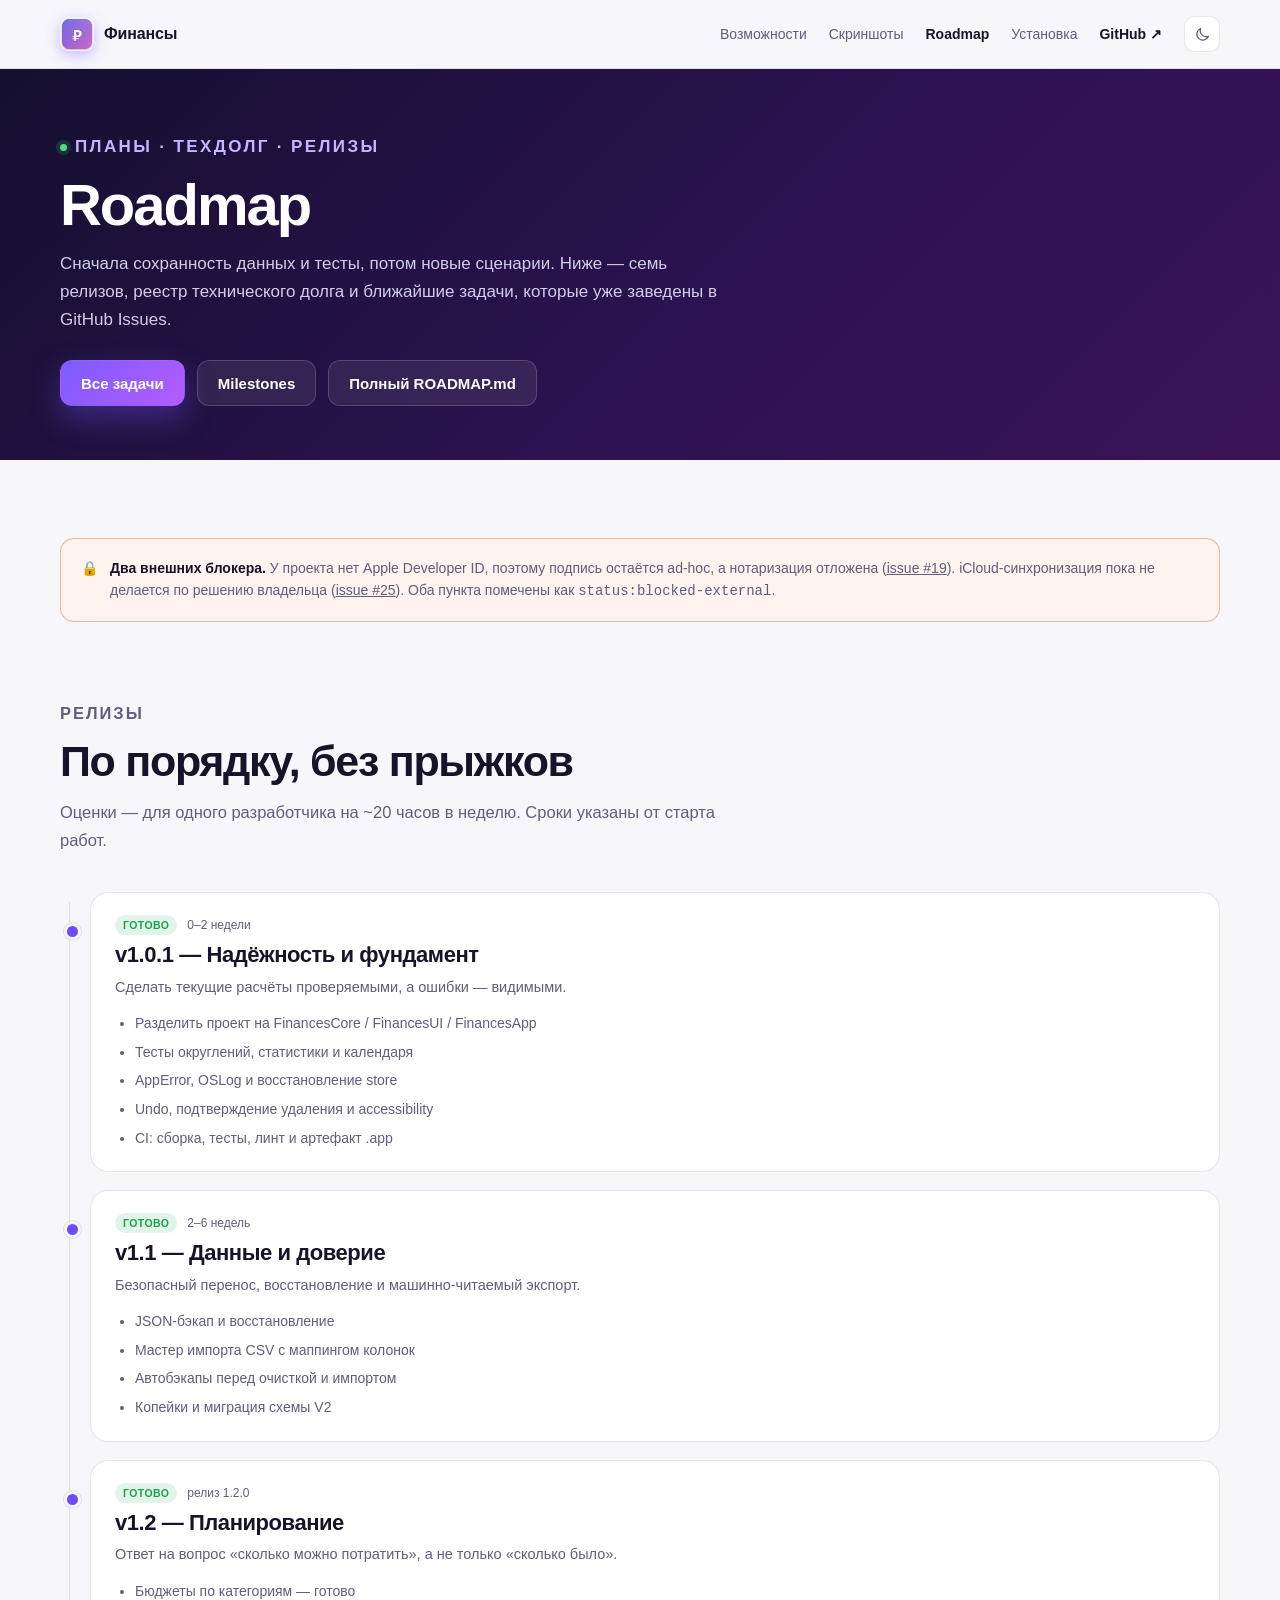
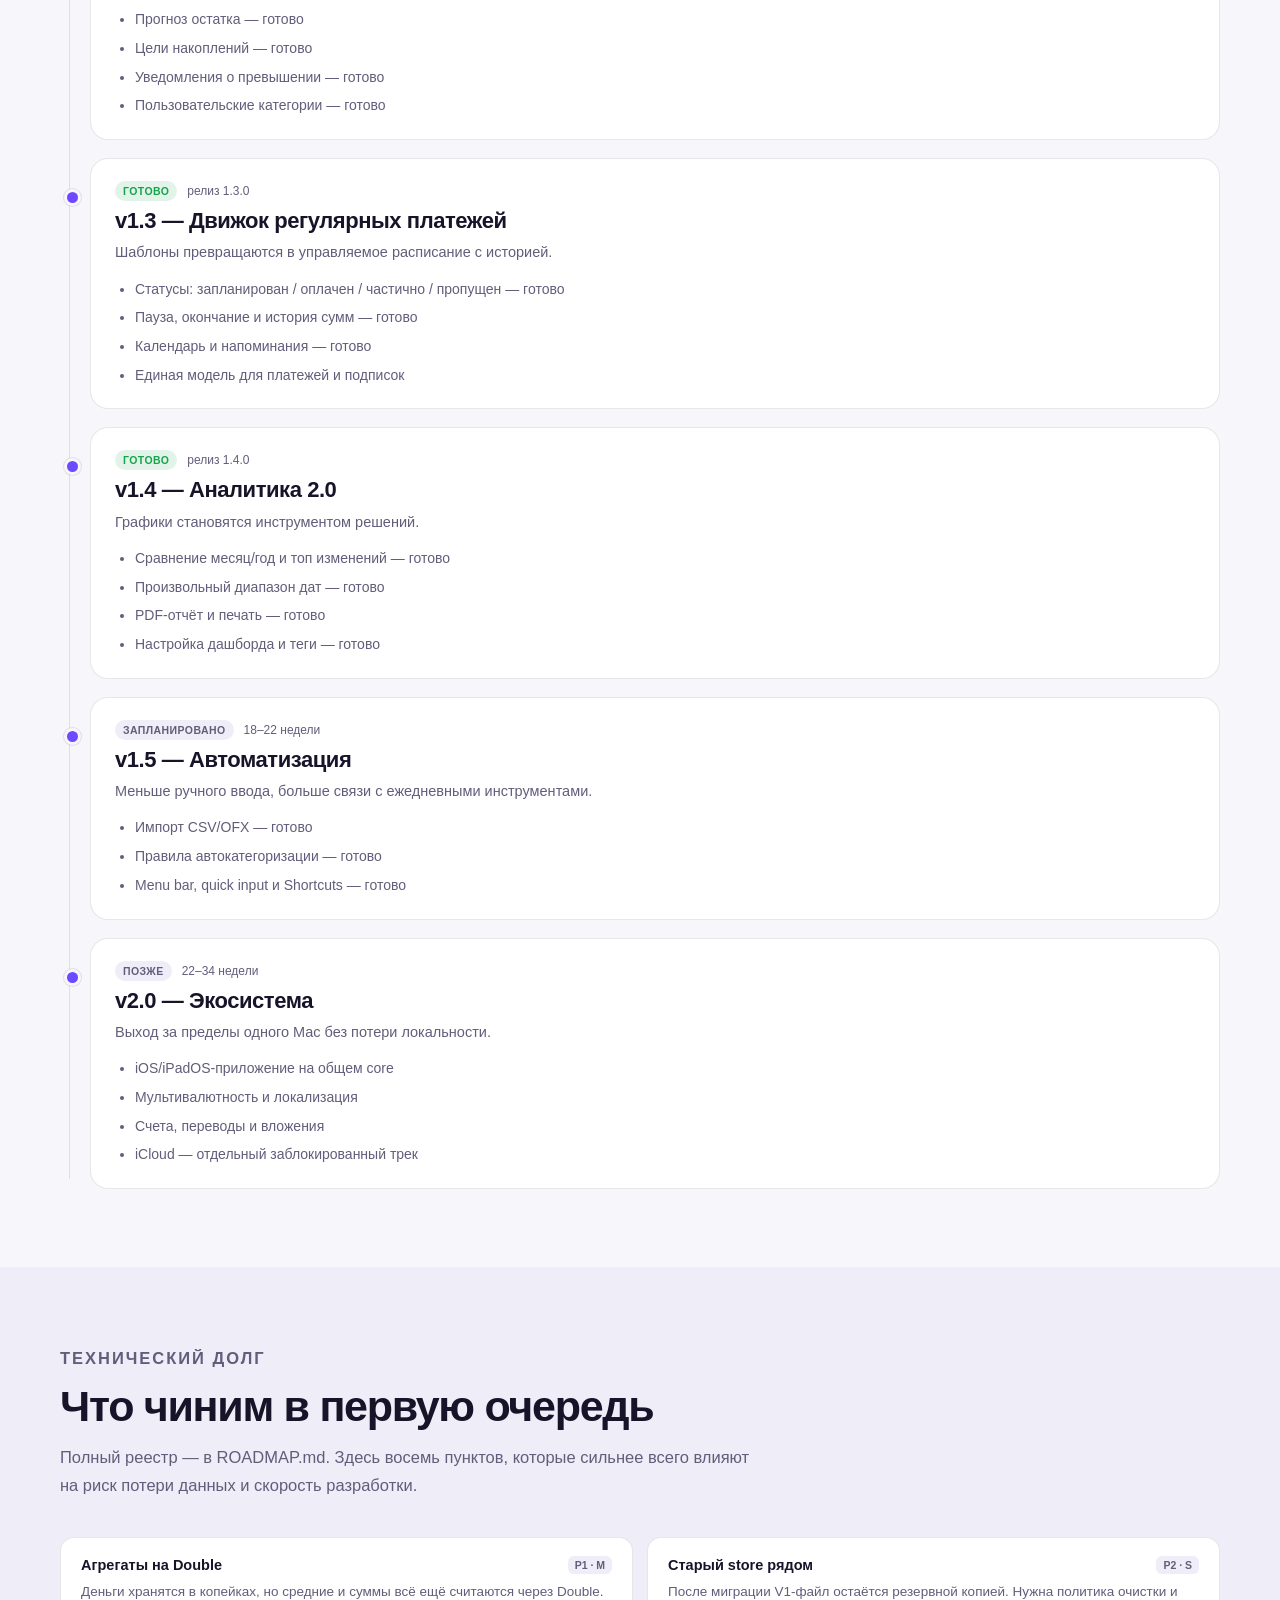
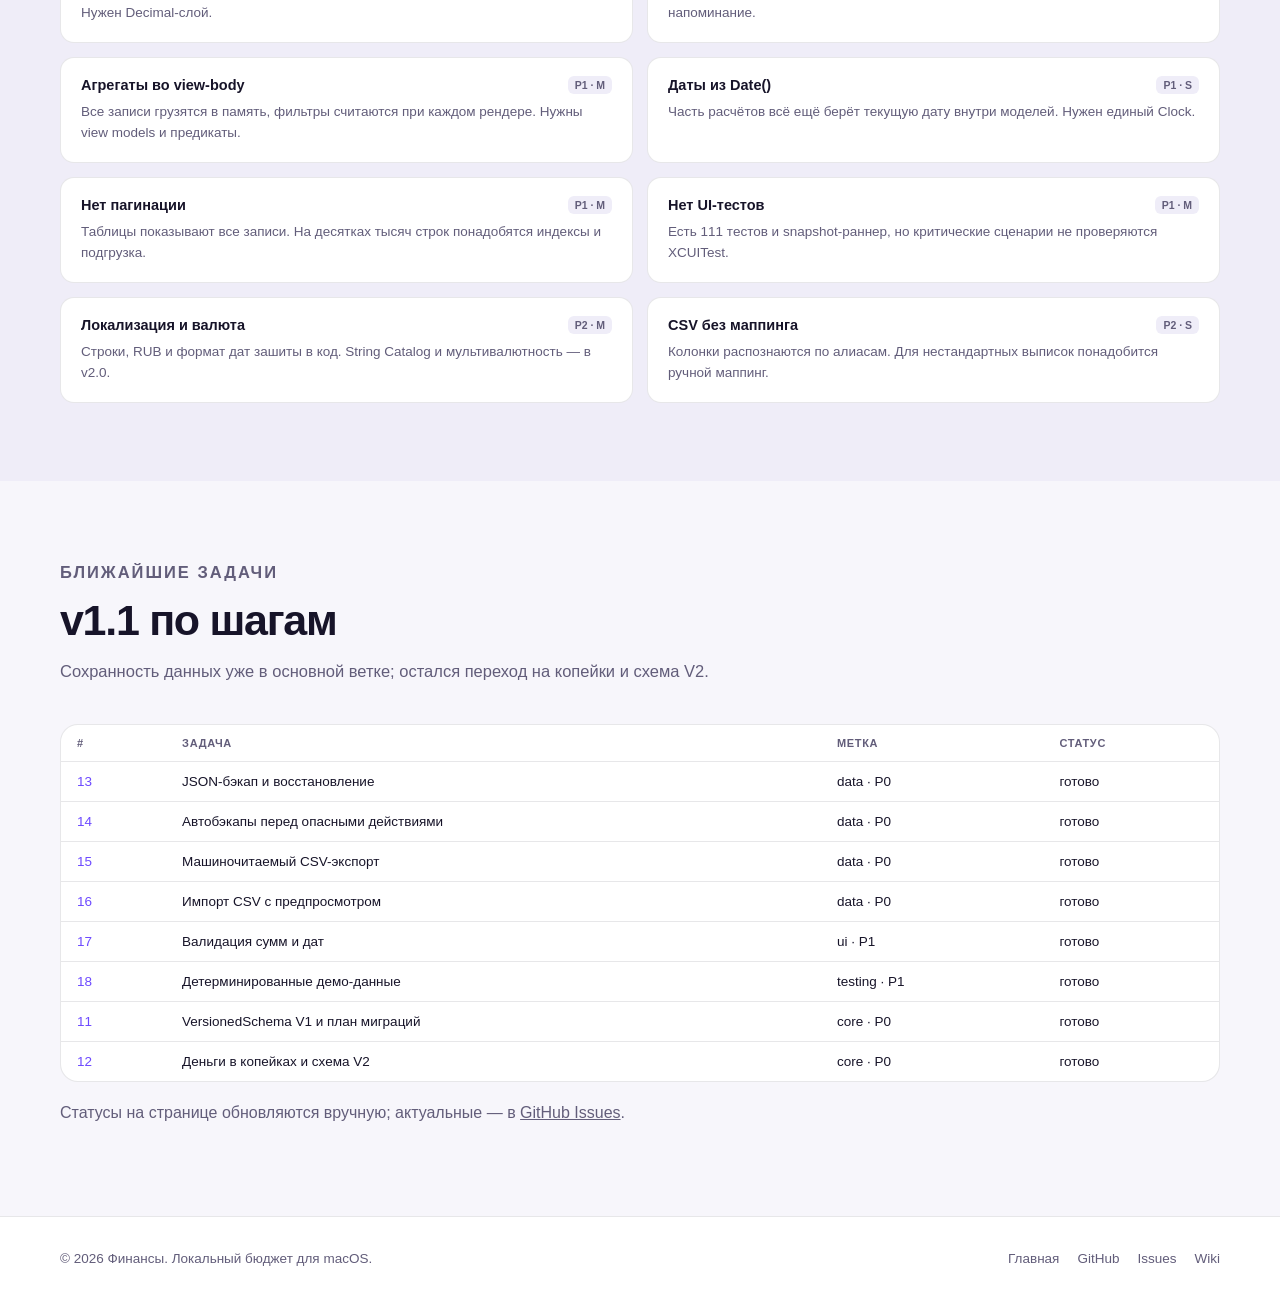
==== commit a736f7d8: "feat: configure transfer skip keywords in CSV import - editable comma-separated ignore words - defau" ====
--- a/docs/roadmap.html
+++ b/docs/roadmap.html
@@ -240,7 +240,7 @@
 
           <article class="debt">
             <div class="debt-head"><h3>Нет UI-тестов</h3><span class="pill">P1 · M</span></div>
-            <p>Есть 110 тестов и snapshot-раннер, но критические сценарии не проверяются XCUITest.</p>
+            <p>Есть 111 тестов и snapshot-раннер, но критические сценарии не проверяются XCUITest.</p>
           </article>
 
           <article class="debt">
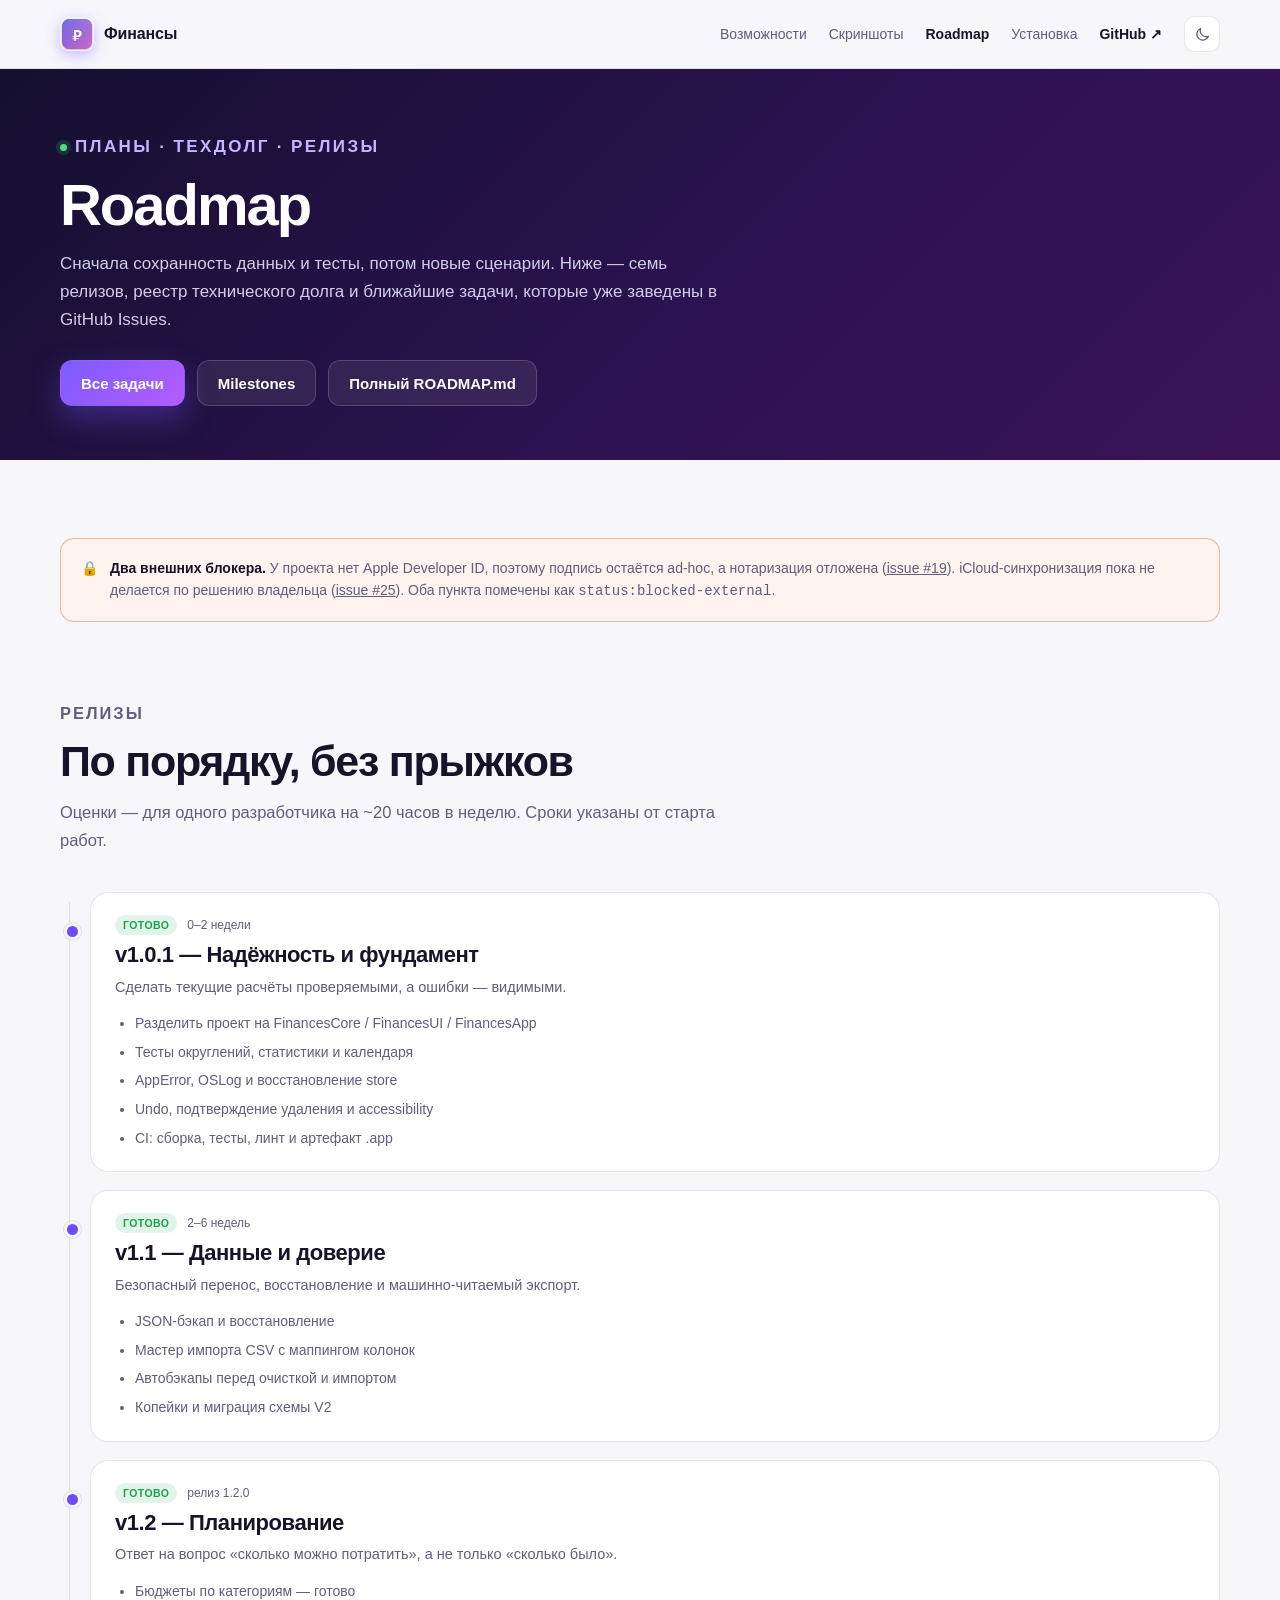
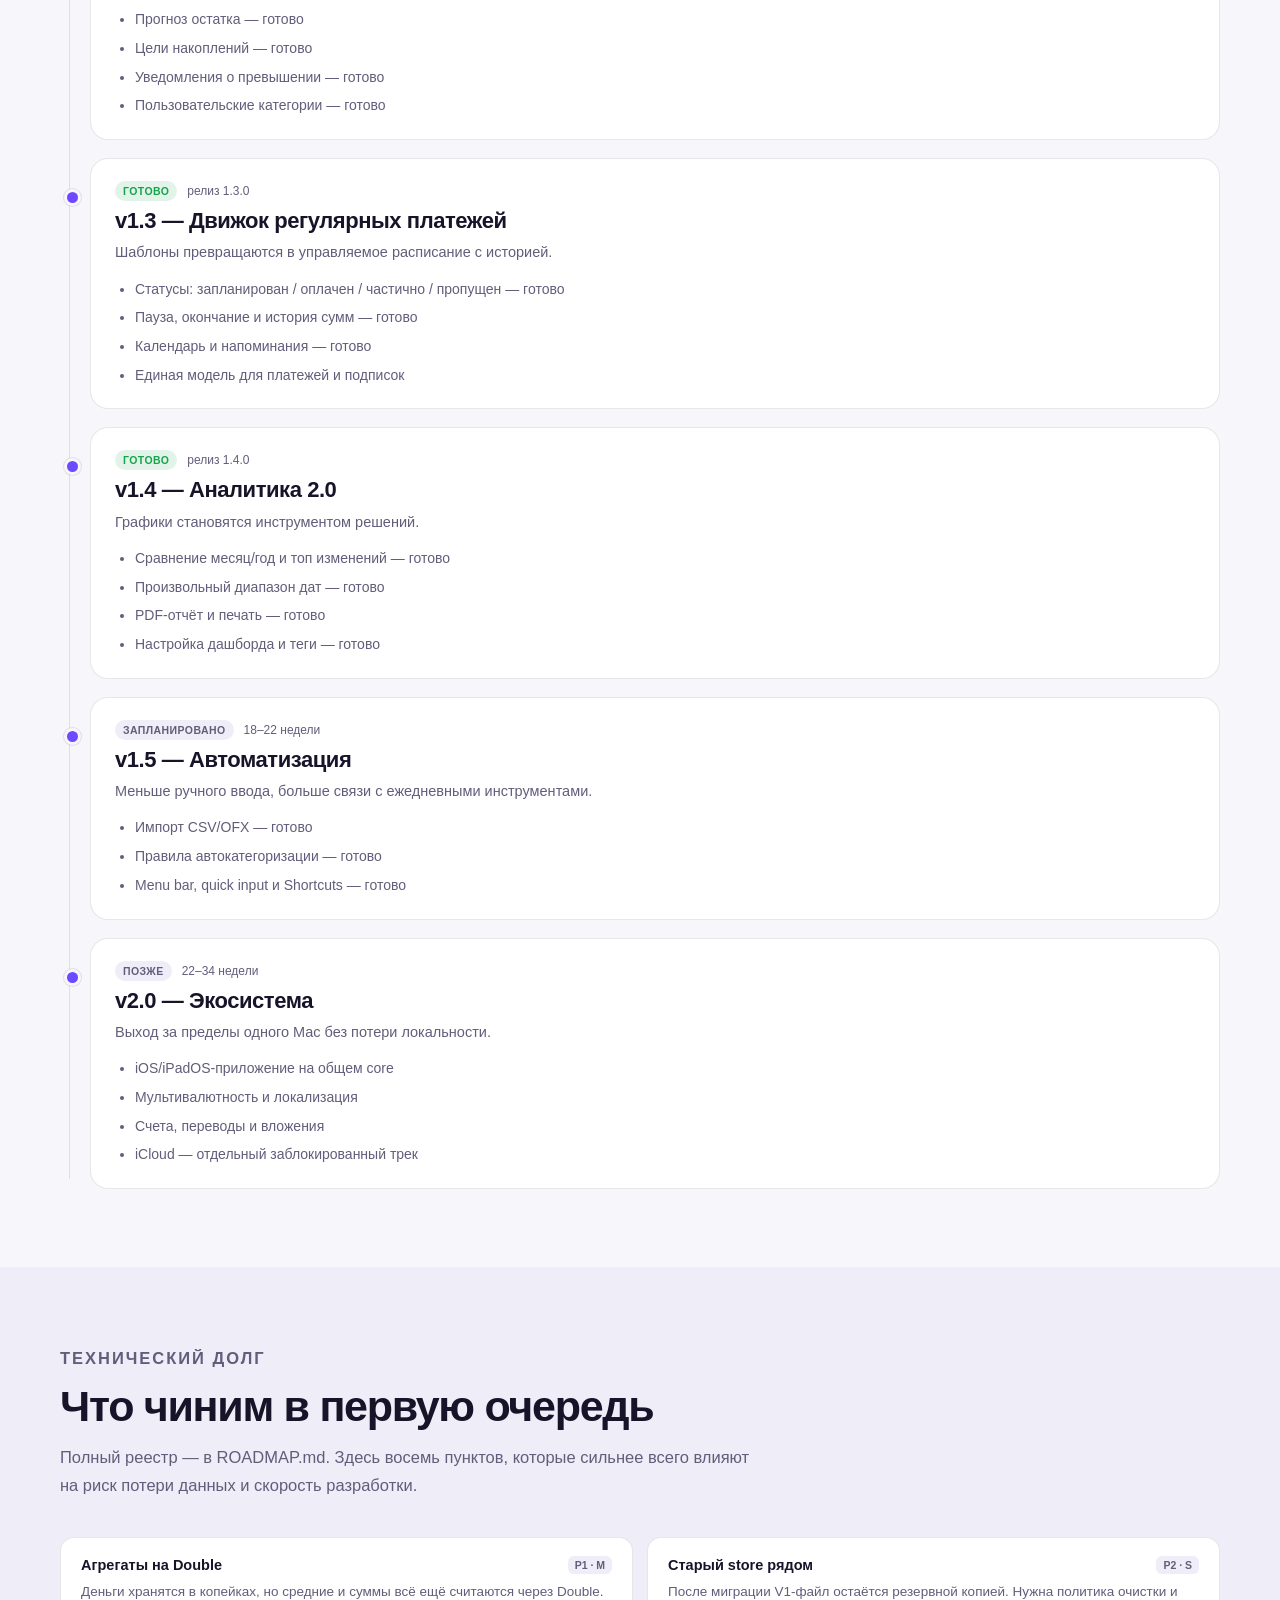
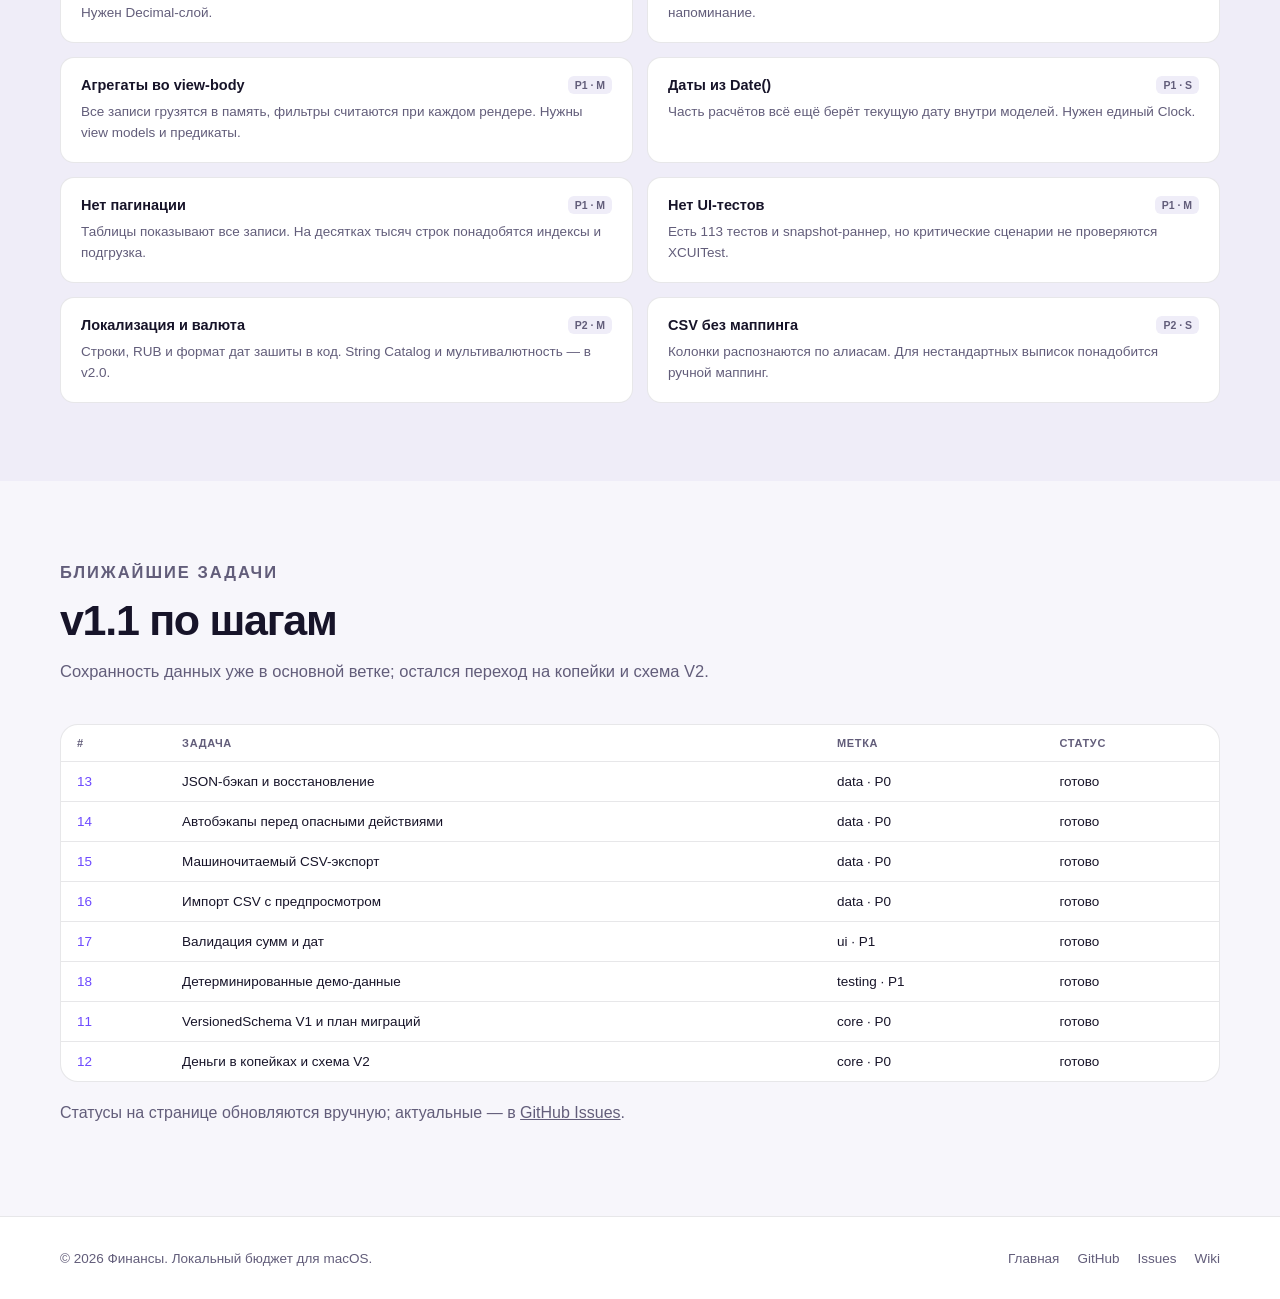
==== commit 1bd426fa: "feat: remember CSV import and export settings - persist column mapping per header signature - persis" ====
--- a/docs/roadmap.html
+++ b/docs/roadmap.html
@@ -240,7 +240,7 @@
 
           <article class="debt">
             <div class="debt-head"><h3>Нет UI-тестов</h3><span class="pill">P1 · M</span></div>
-            <p>Есть 111 тестов и snapshot-раннер, но критические сценарии не проверяются XCUITest.</p>
+            <p>Есть 113 тестов и snapshot-раннер, но критические сценарии не проверяются XCUITest.</p>
           </article>
 
           <article class="debt">
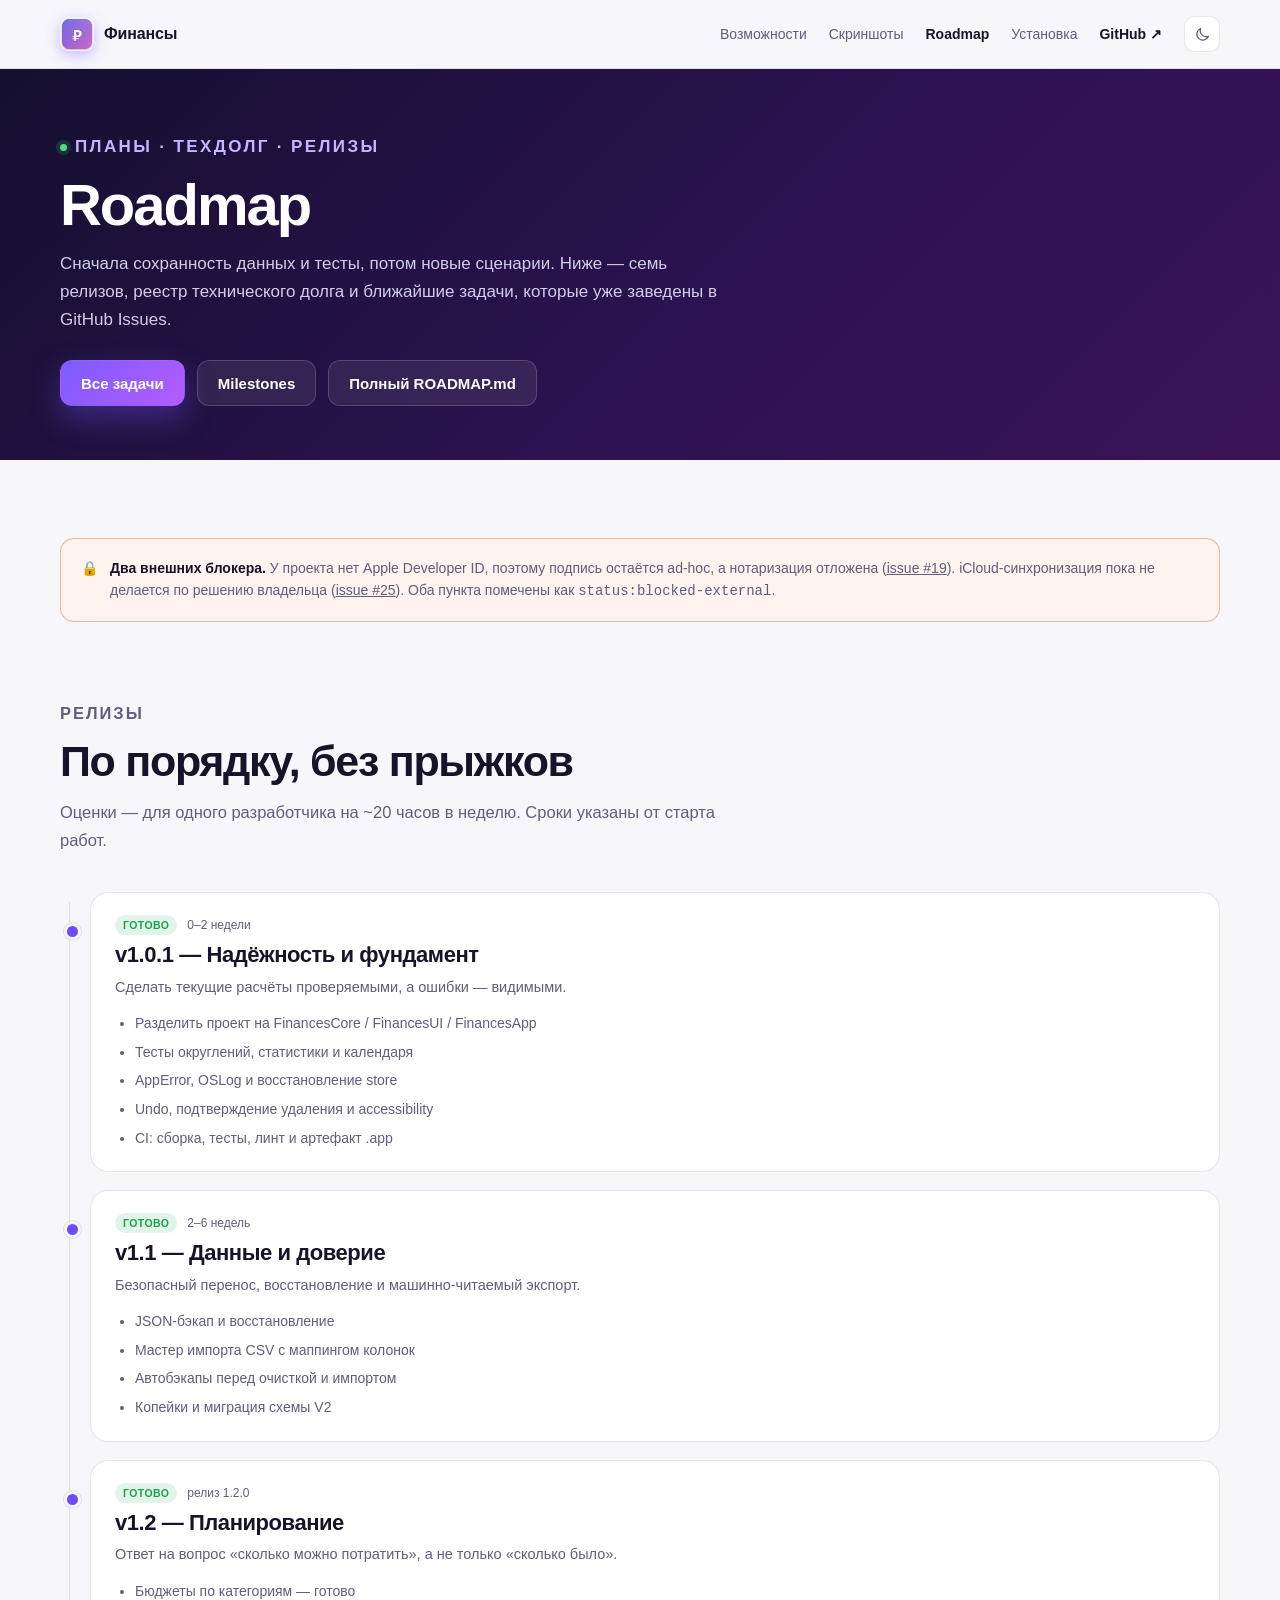
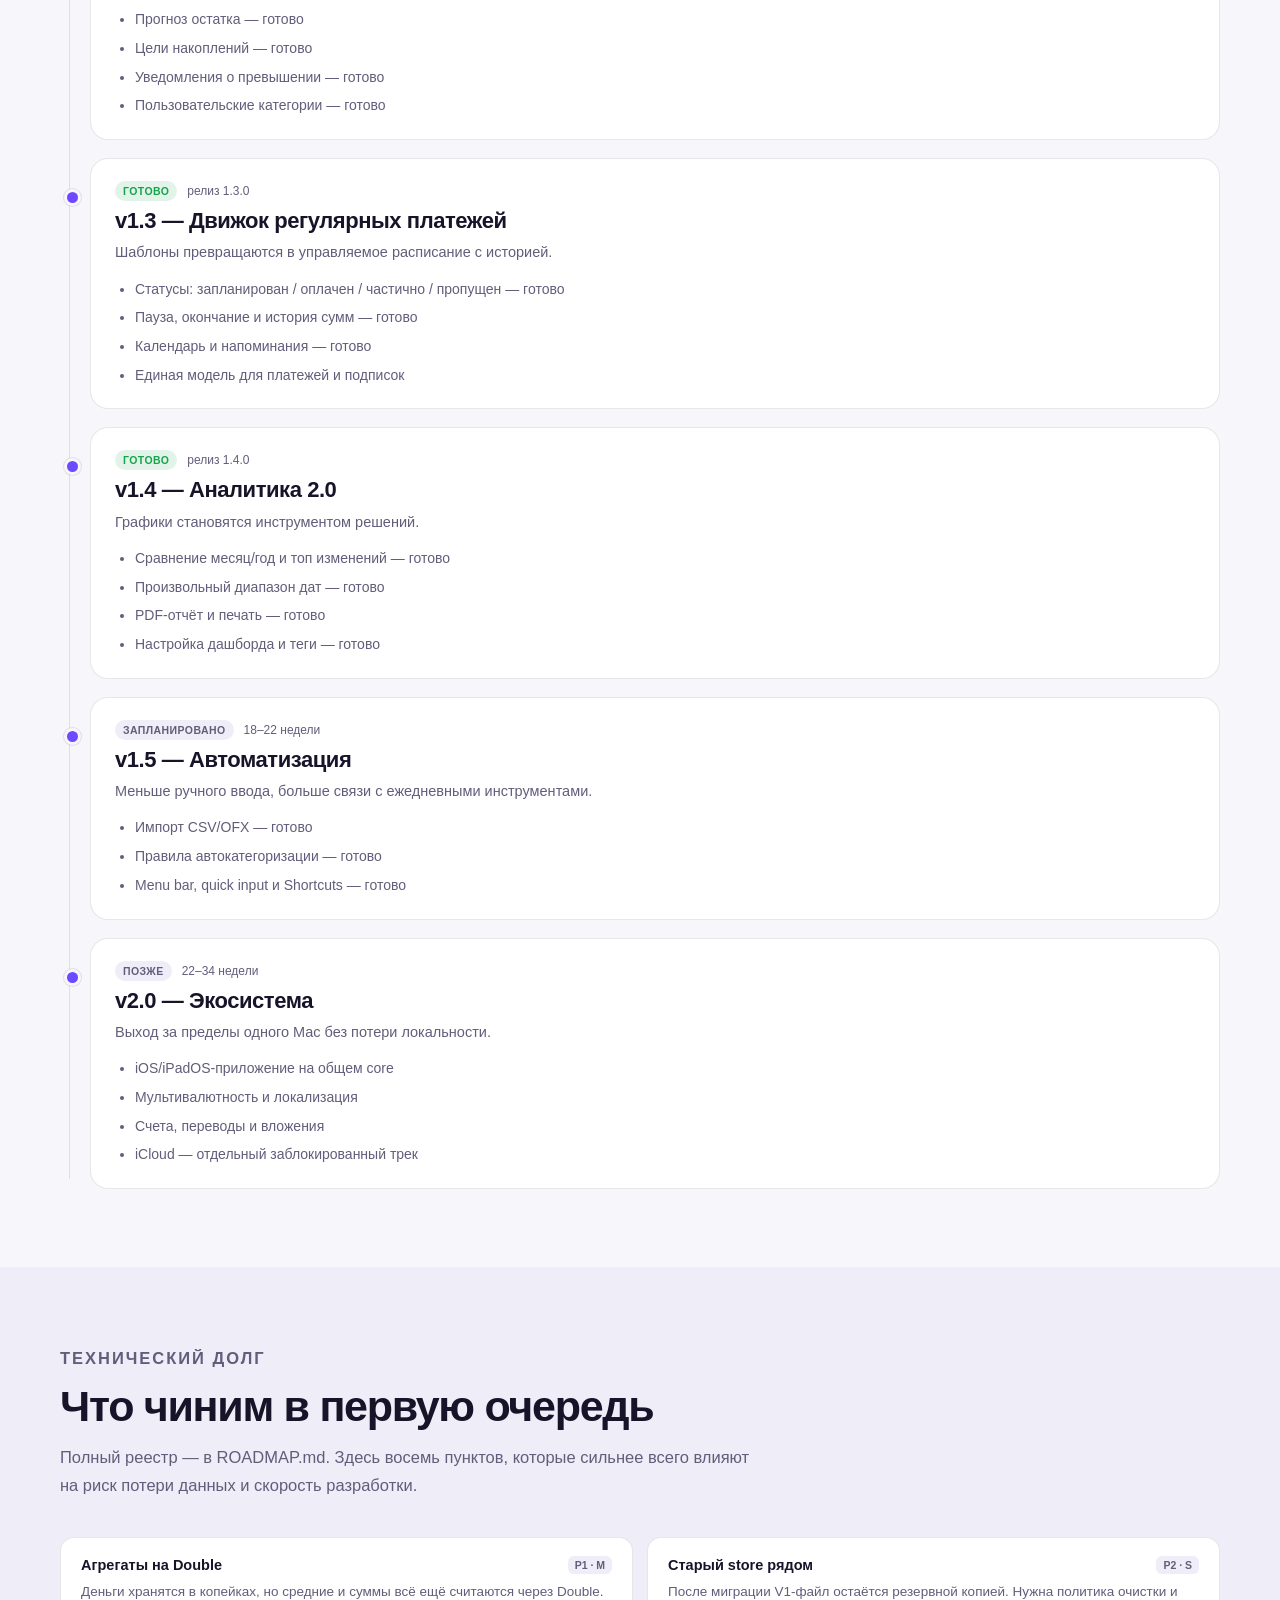
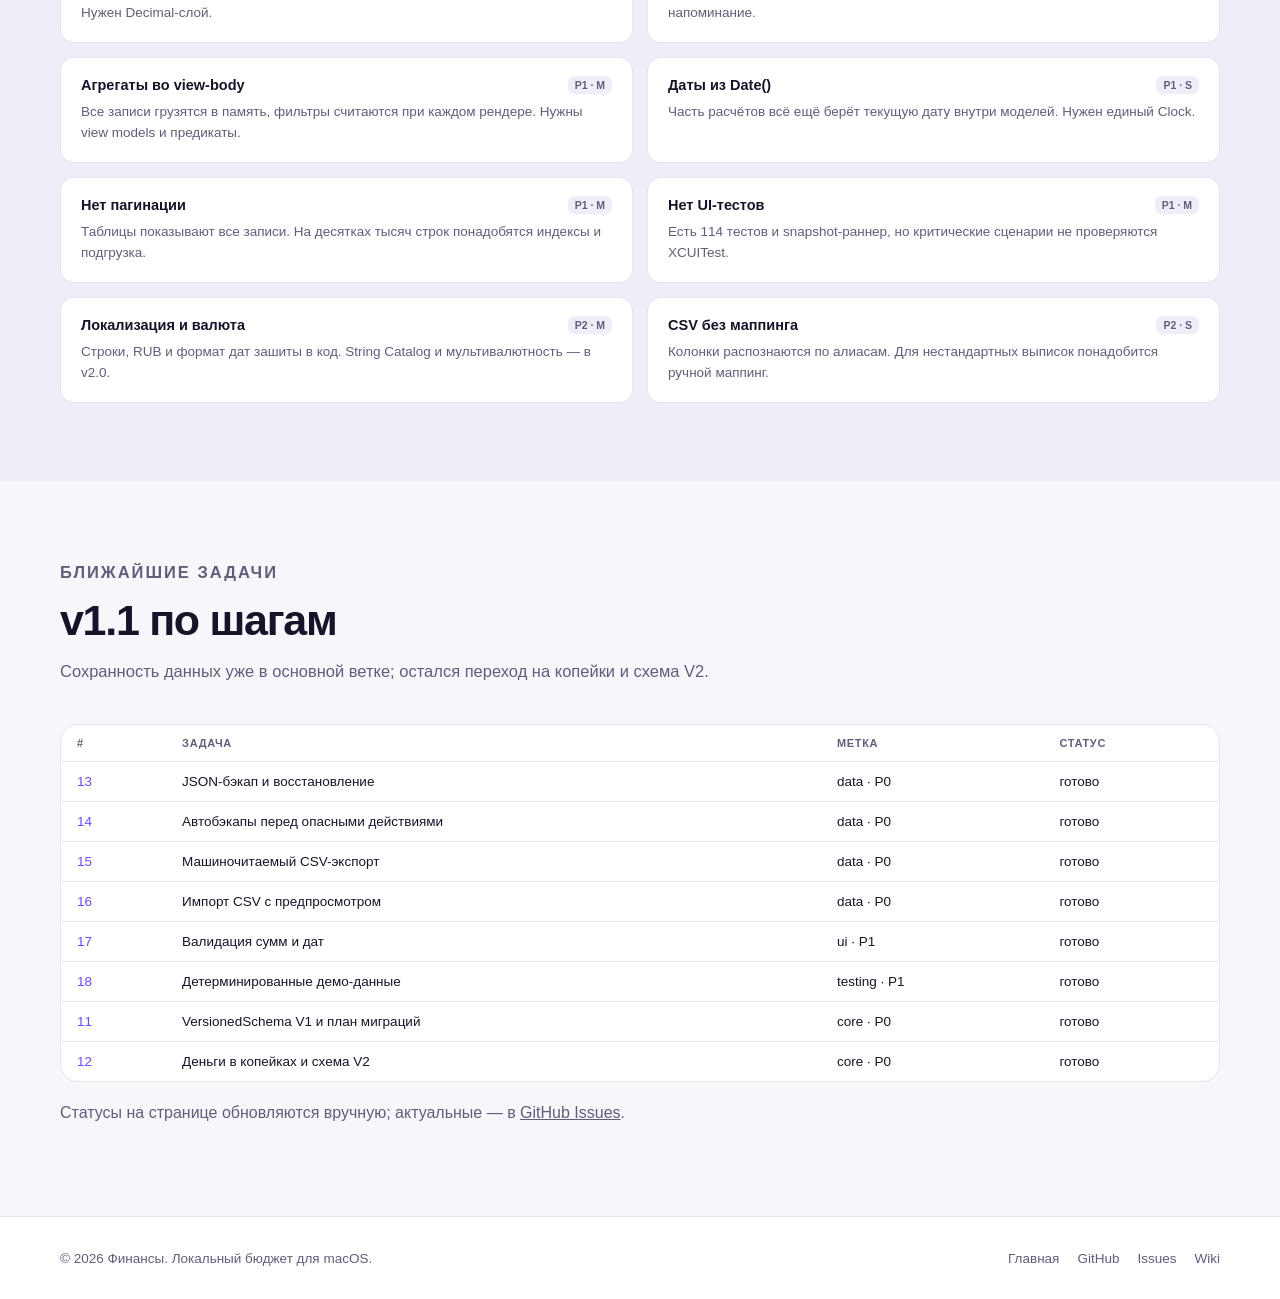
==== commit 2e3217f8: "feat: create missing categories during import - carry source category from CSV mapping - create cust" ====
--- a/docs/roadmap.html
+++ b/docs/roadmap.html
@@ -240,7 +240,7 @@
 
           <article class="debt">
             <div class="debt-head"><h3>Нет UI-тестов</h3><span class="pill">P1 · M</span></div>
-            <p>Есть 113 тестов и snapshot-раннер, но критические сценарии не проверяются XCUITest.</p>
+            <p>Есть 114 тестов и snapshot-раннер, но критические сценарии не проверяются XCUITest.</p>
           </article>
 
           <article class="debt">
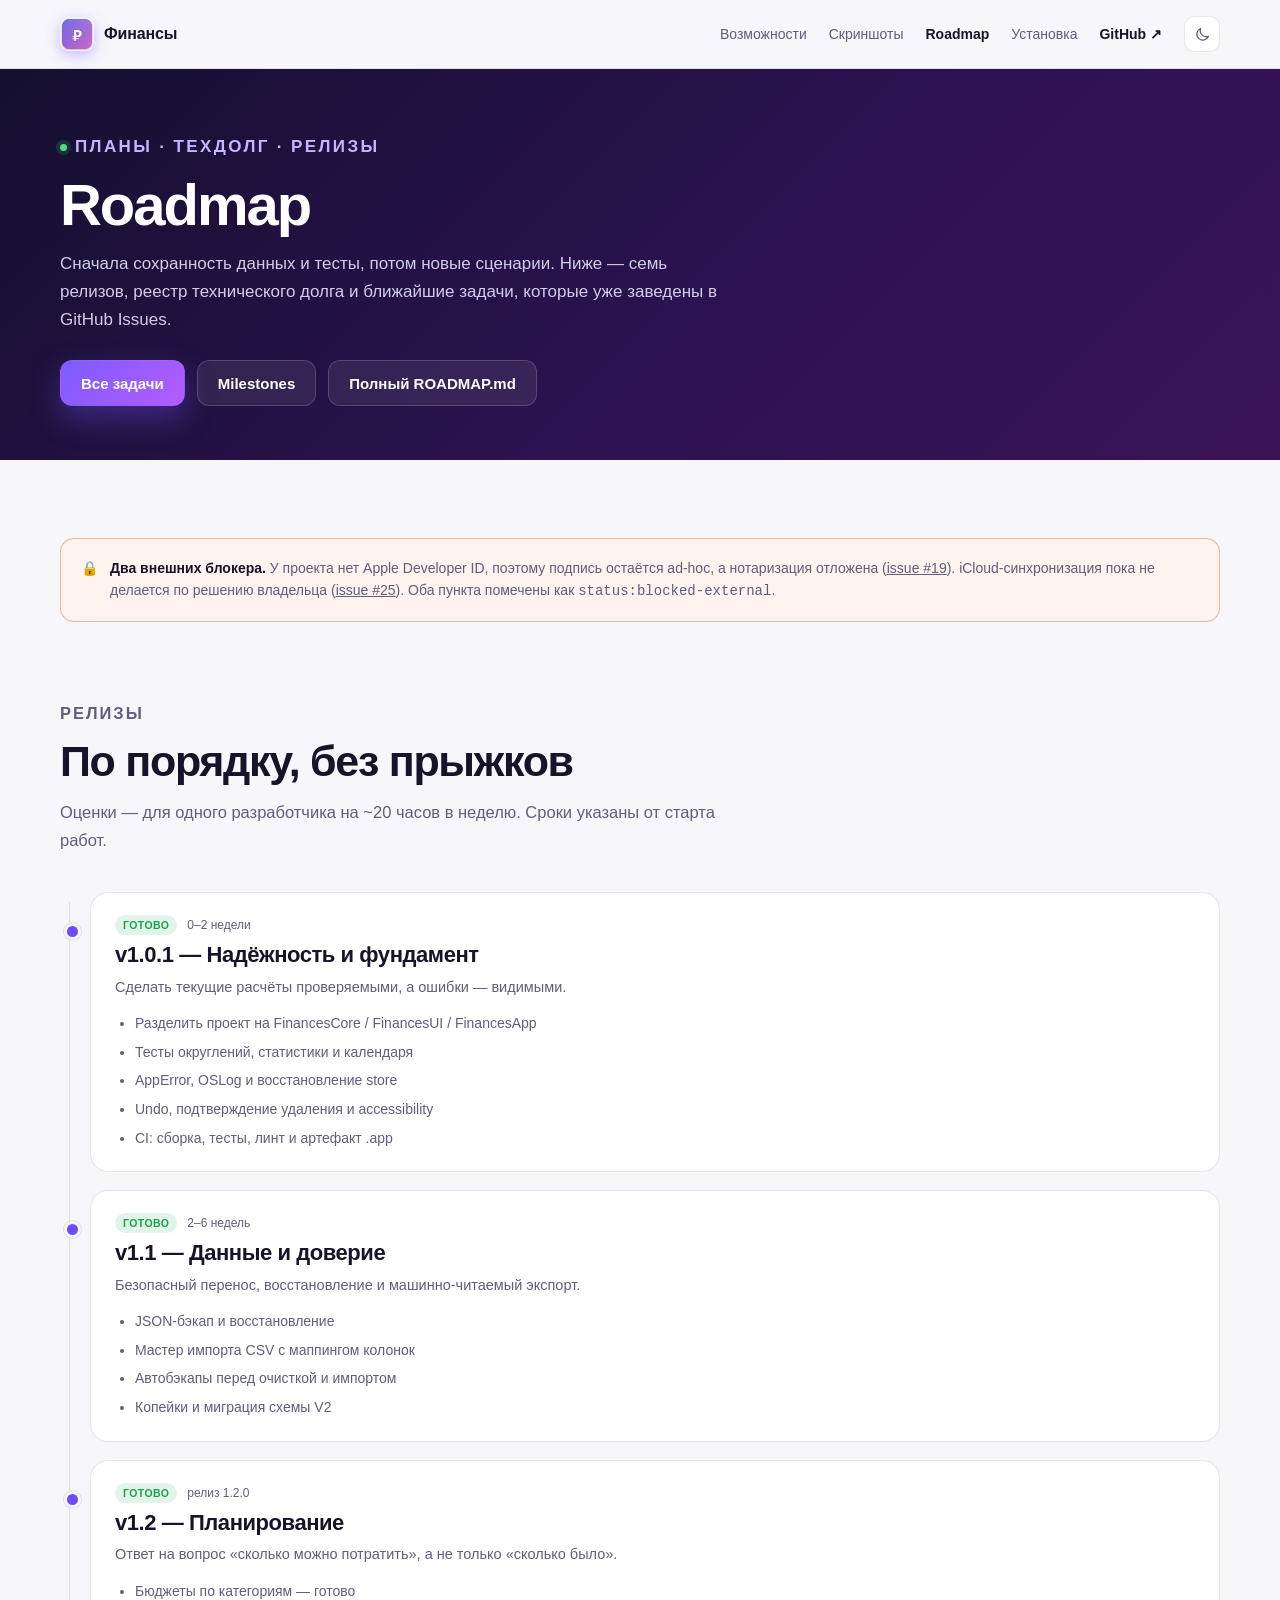
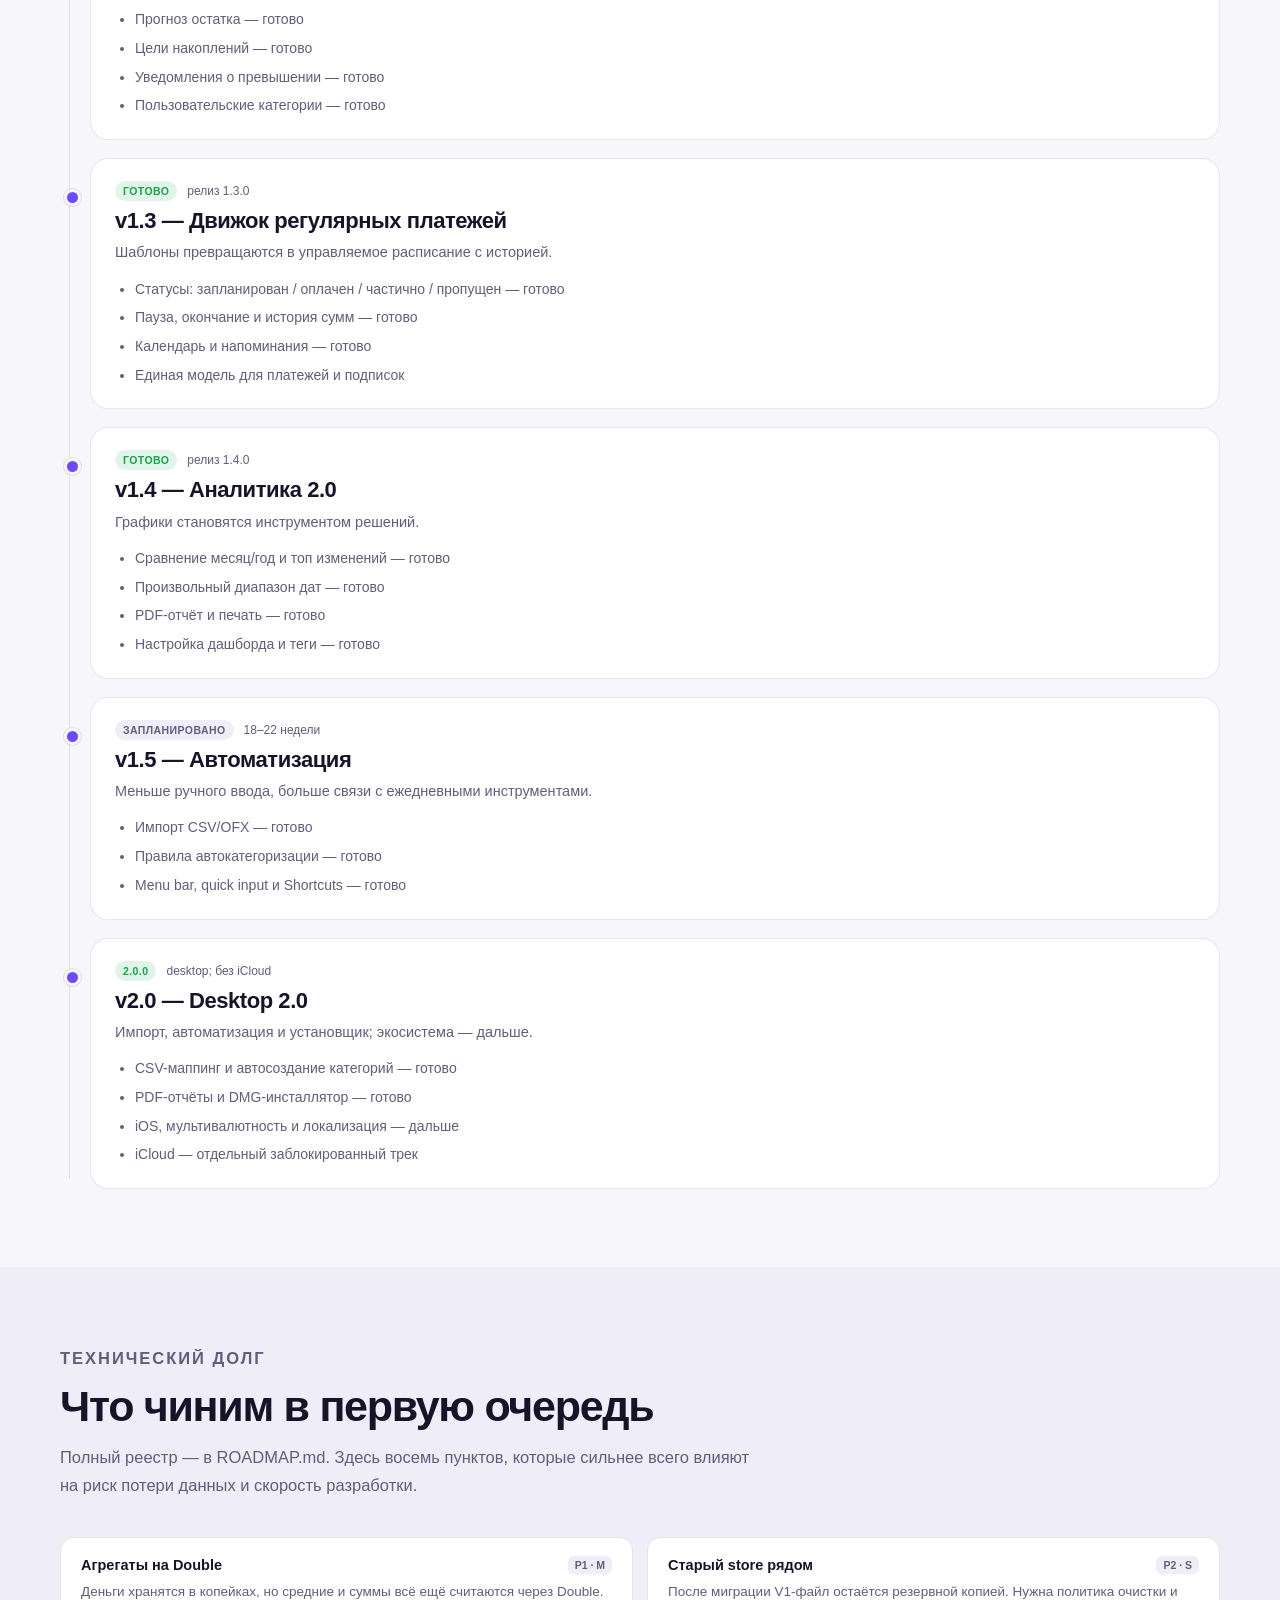
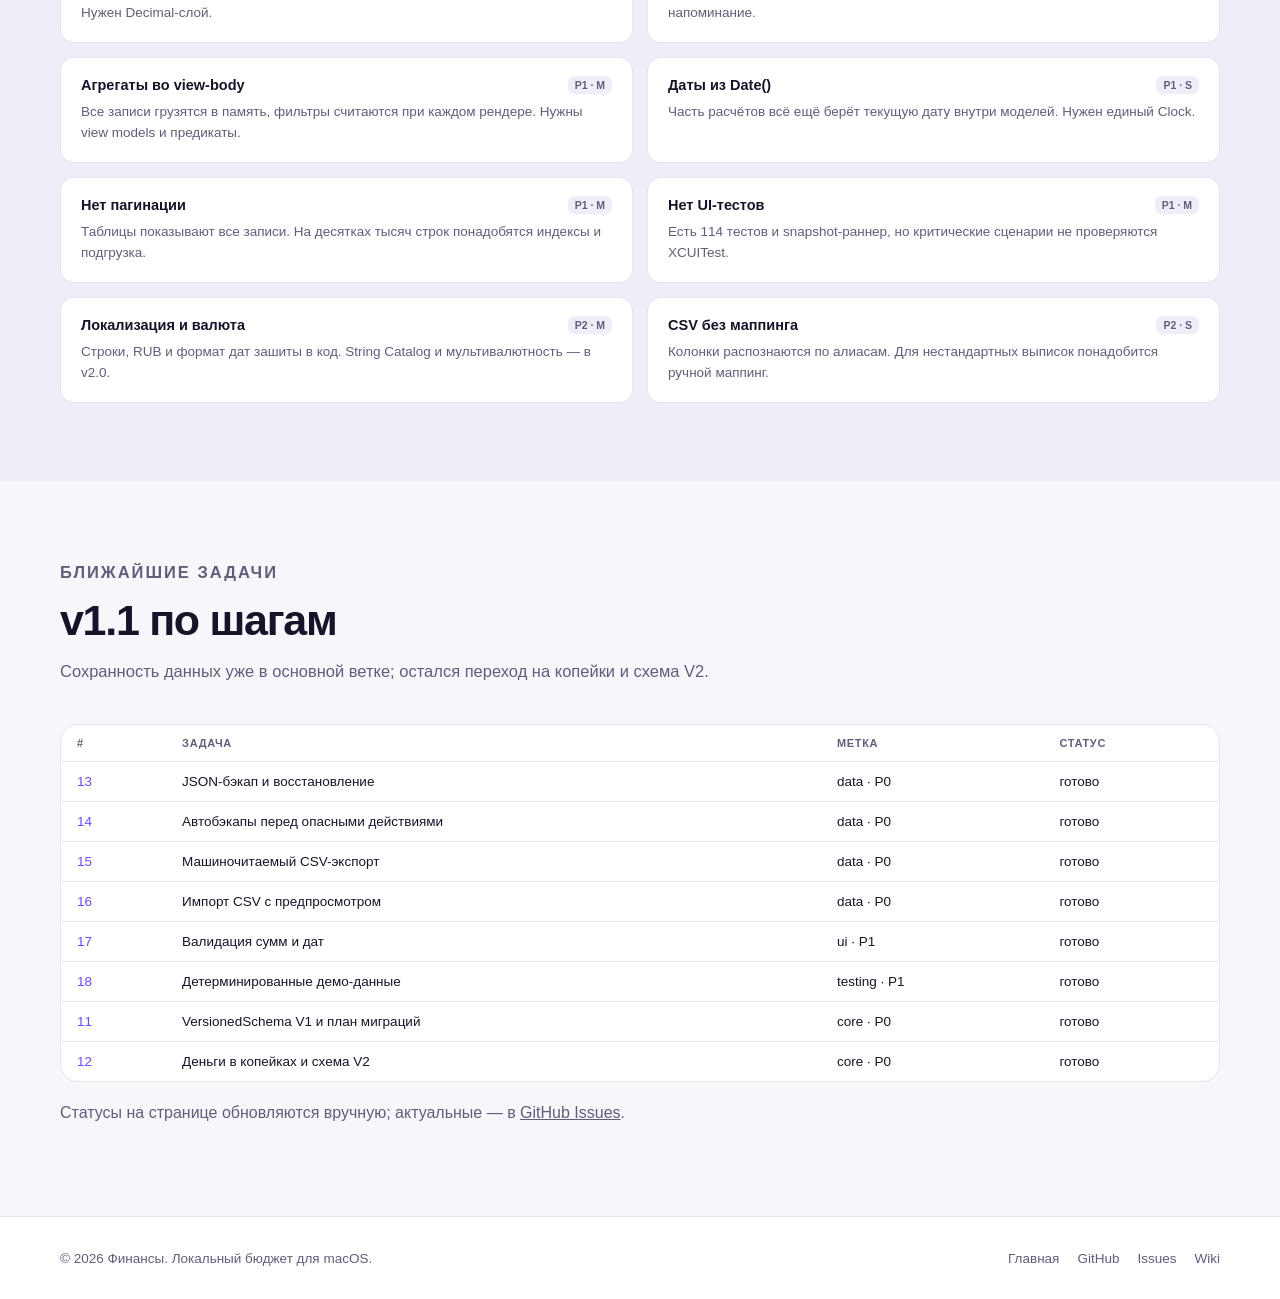
==== commit 67353578: "docs: mark desktop 2.0.0" ====
--- a/docs/roadmap.html
+++ b/docs/roadmap.html
@@ -188,15 +188,15 @@
 
           <article class="timeline-item">
             <div class="timeline-meta">
-              <span class="badge badge-later">позже</span>
-              <span>22–34 недели</span>
-            </div>
-            <h2>v2.0 — Экосистема</h2>
-            <p>Выход за пределы одного Mac без потери локальности.</p>
-            <ul class="timeline-list">
-              <li>iOS/iPadOS-приложение на общем core</li>
-              <li>Мультивалютность и локализация</li>
-              <li>Счета, переводы и вложения</li>
+              <span class="badge badge-now">2.0.0</span>
+              <span>desktop; без iCloud</span>
+            </div>
+            <h2>v2.0 — Desktop 2.0</h2>
+            <p>Импорт, автоматизация и установщик; экосистема — дальше.</p>
+            <ul class="timeline-list">
+              <li>CSV-маппинг и автосоздание категорий — готово</li>
+              <li>PDF-отчёты и DMG-инсталлятор — готово</li>
+              <li>iOS, мультивалютность и локализация — дальше</li>
               <li>iCloud — отдельный заблокированный трек</li>
             </ul>
           </article>
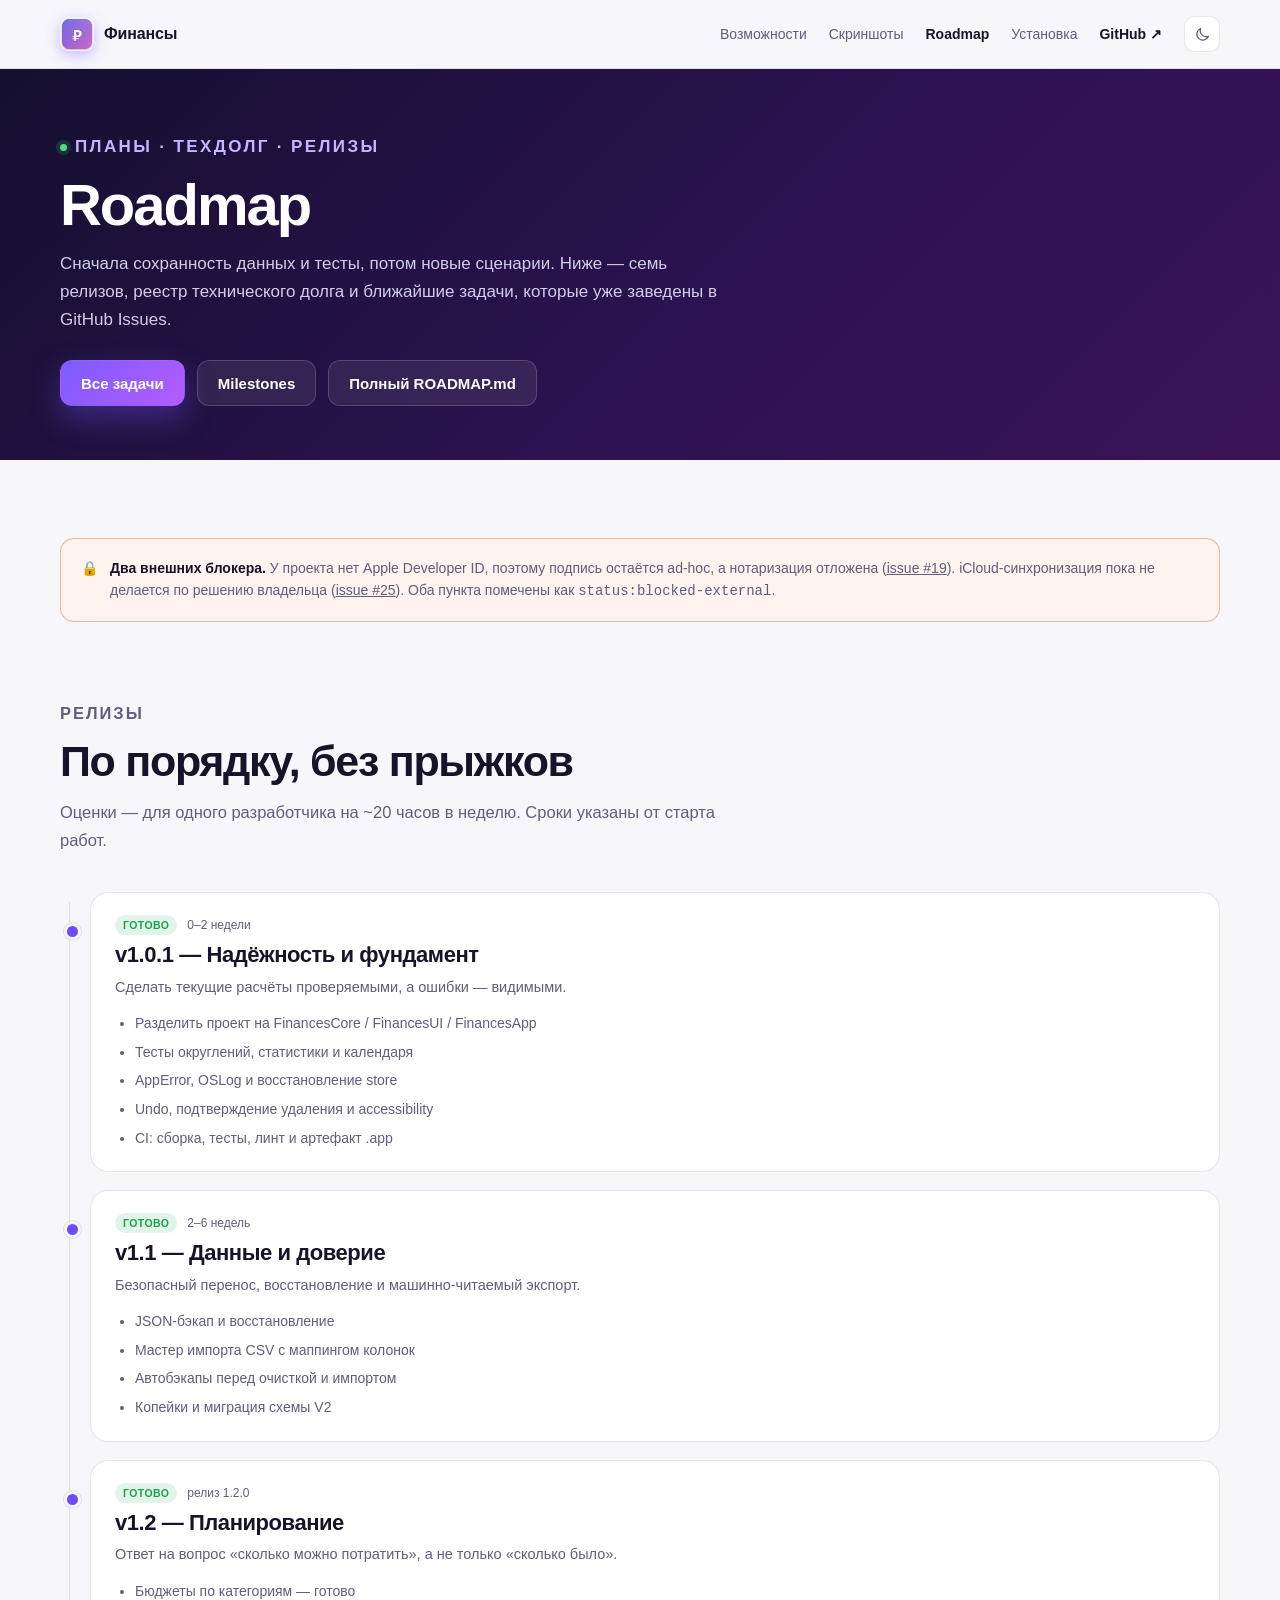
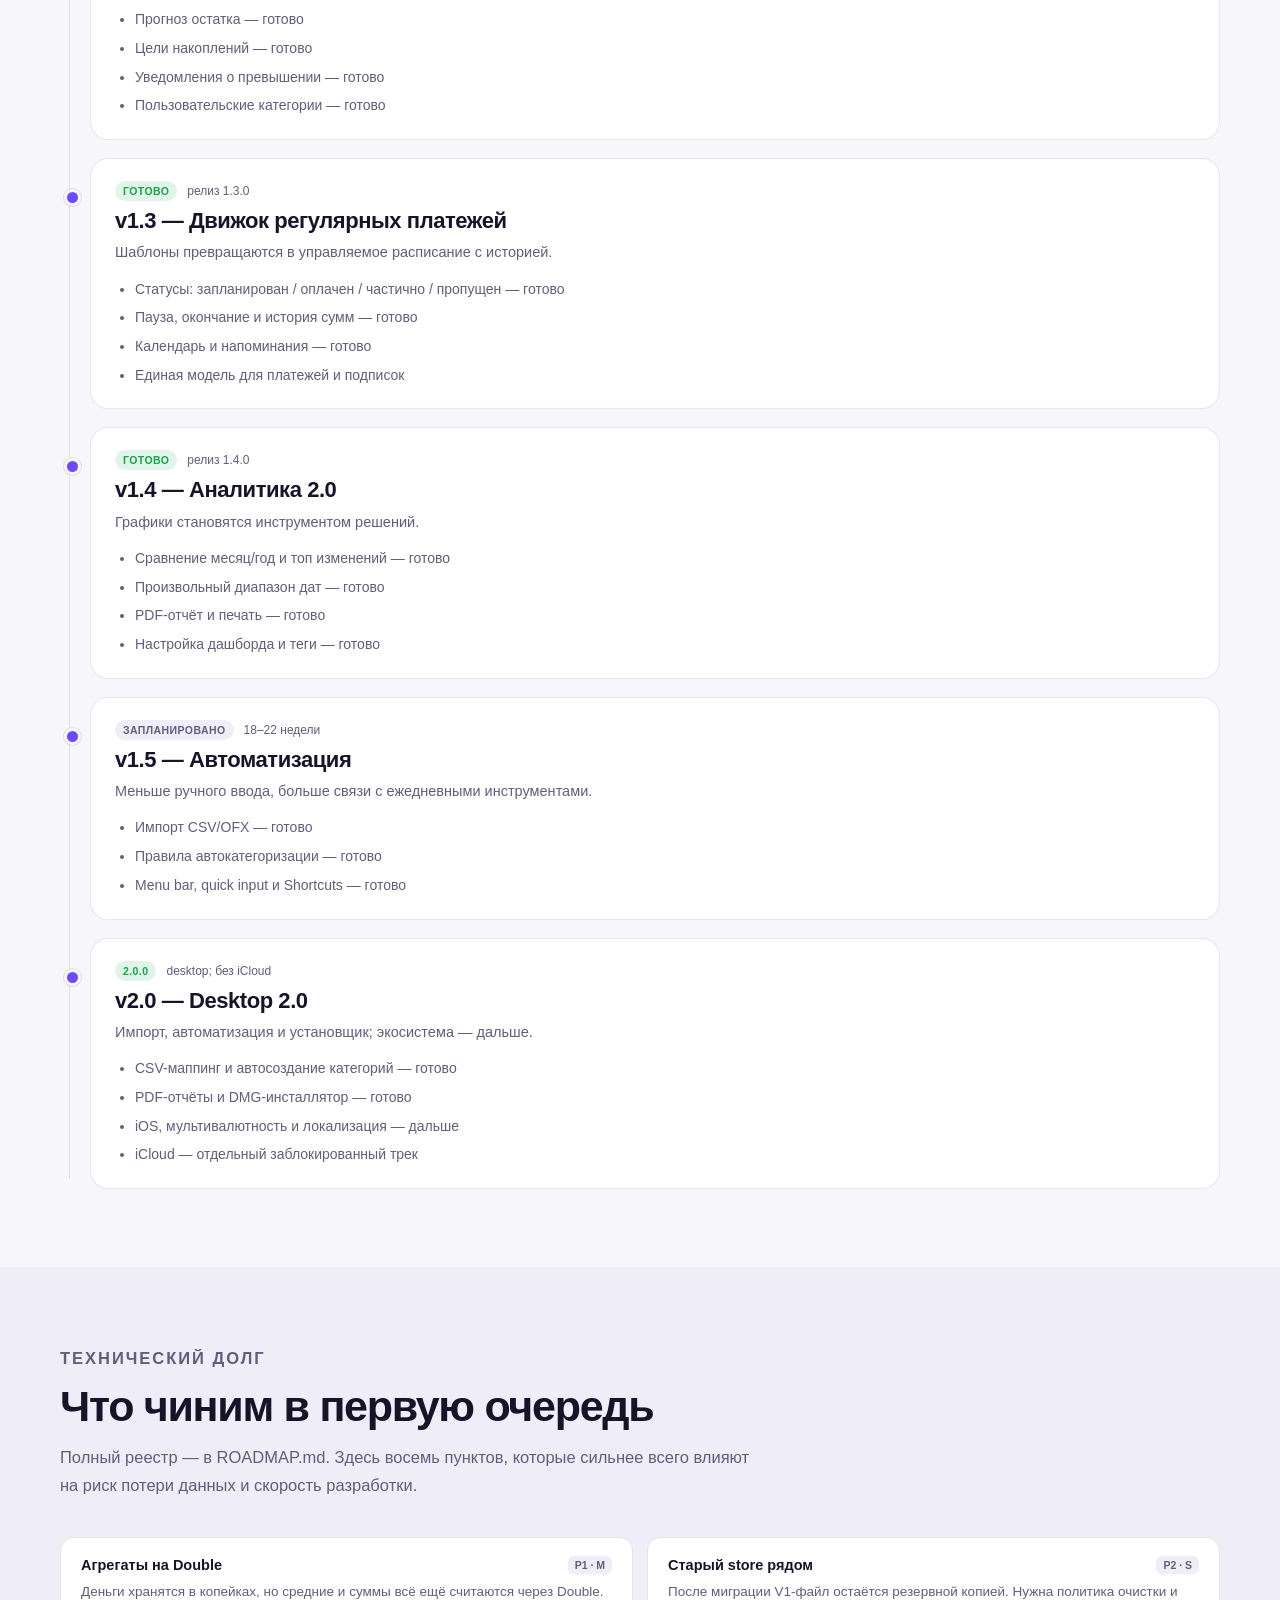
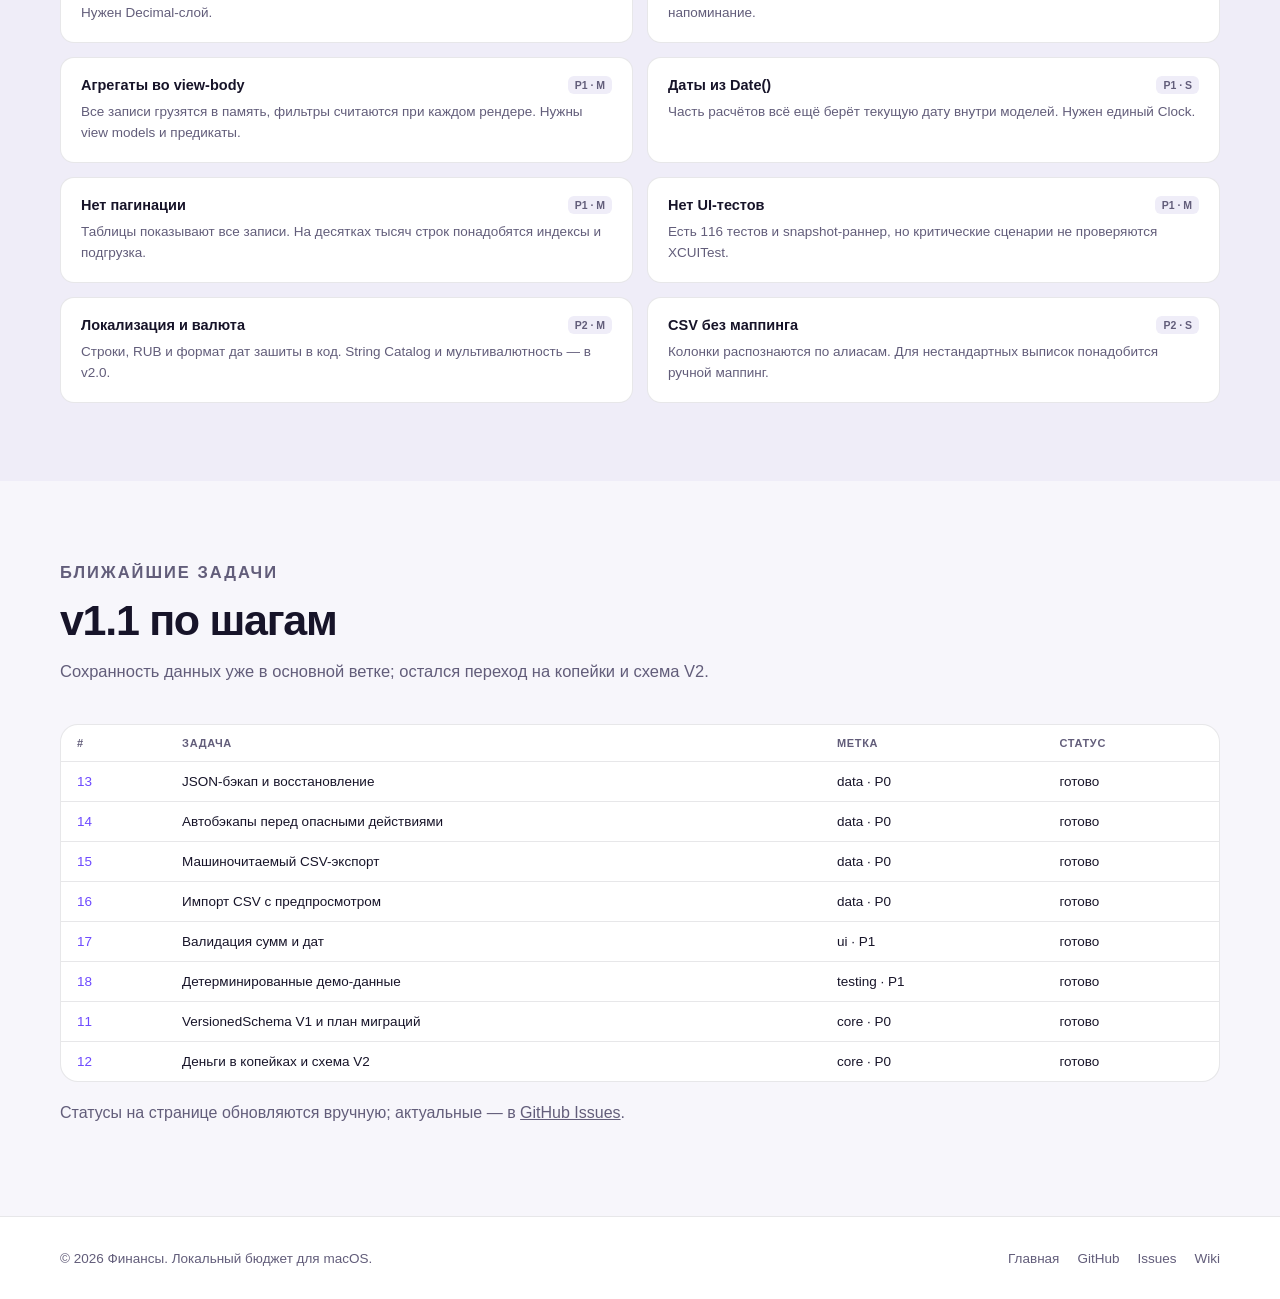
==== commit 551b0d85: "feat: add apartment payments section with XLSX exchange - ApartmentMonth model, schema V7 and lightw" ====
--- a/docs/roadmap.html
+++ b/docs/roadmap.html
@@ -240,7 +240,7 @@
 
           <article class="debt">
             <div class="debt-head"><h3>Нет UI-тестов</h3><span class="pill">P1 · M</span></div>
-            <p>Есть 114 тестов и snapshot-раннер, но критические сценарии не проверяются XCUITest.</p>
+            <p>Есть 116 тестов и snapshot-раннер, но критические сценарии не проверяются XCUITest.</p>
           </article>
 
           <article class="debt">
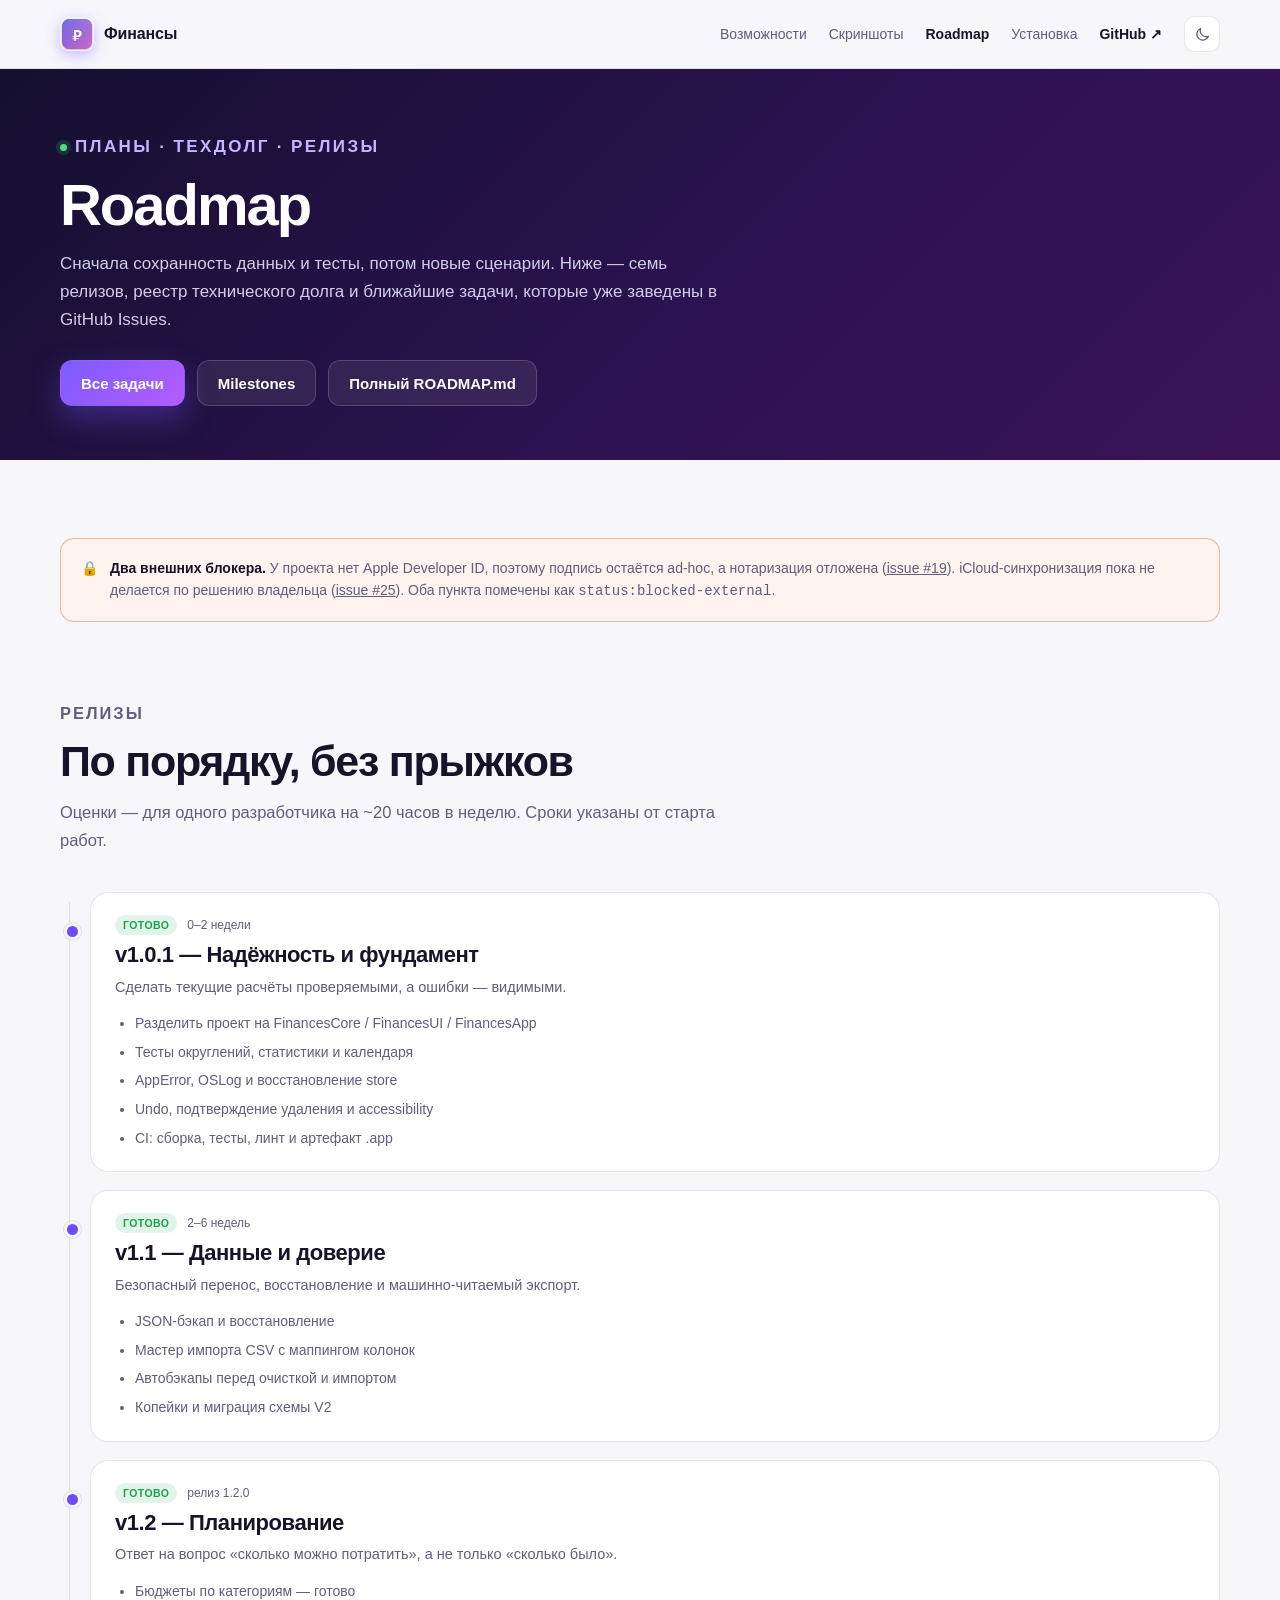
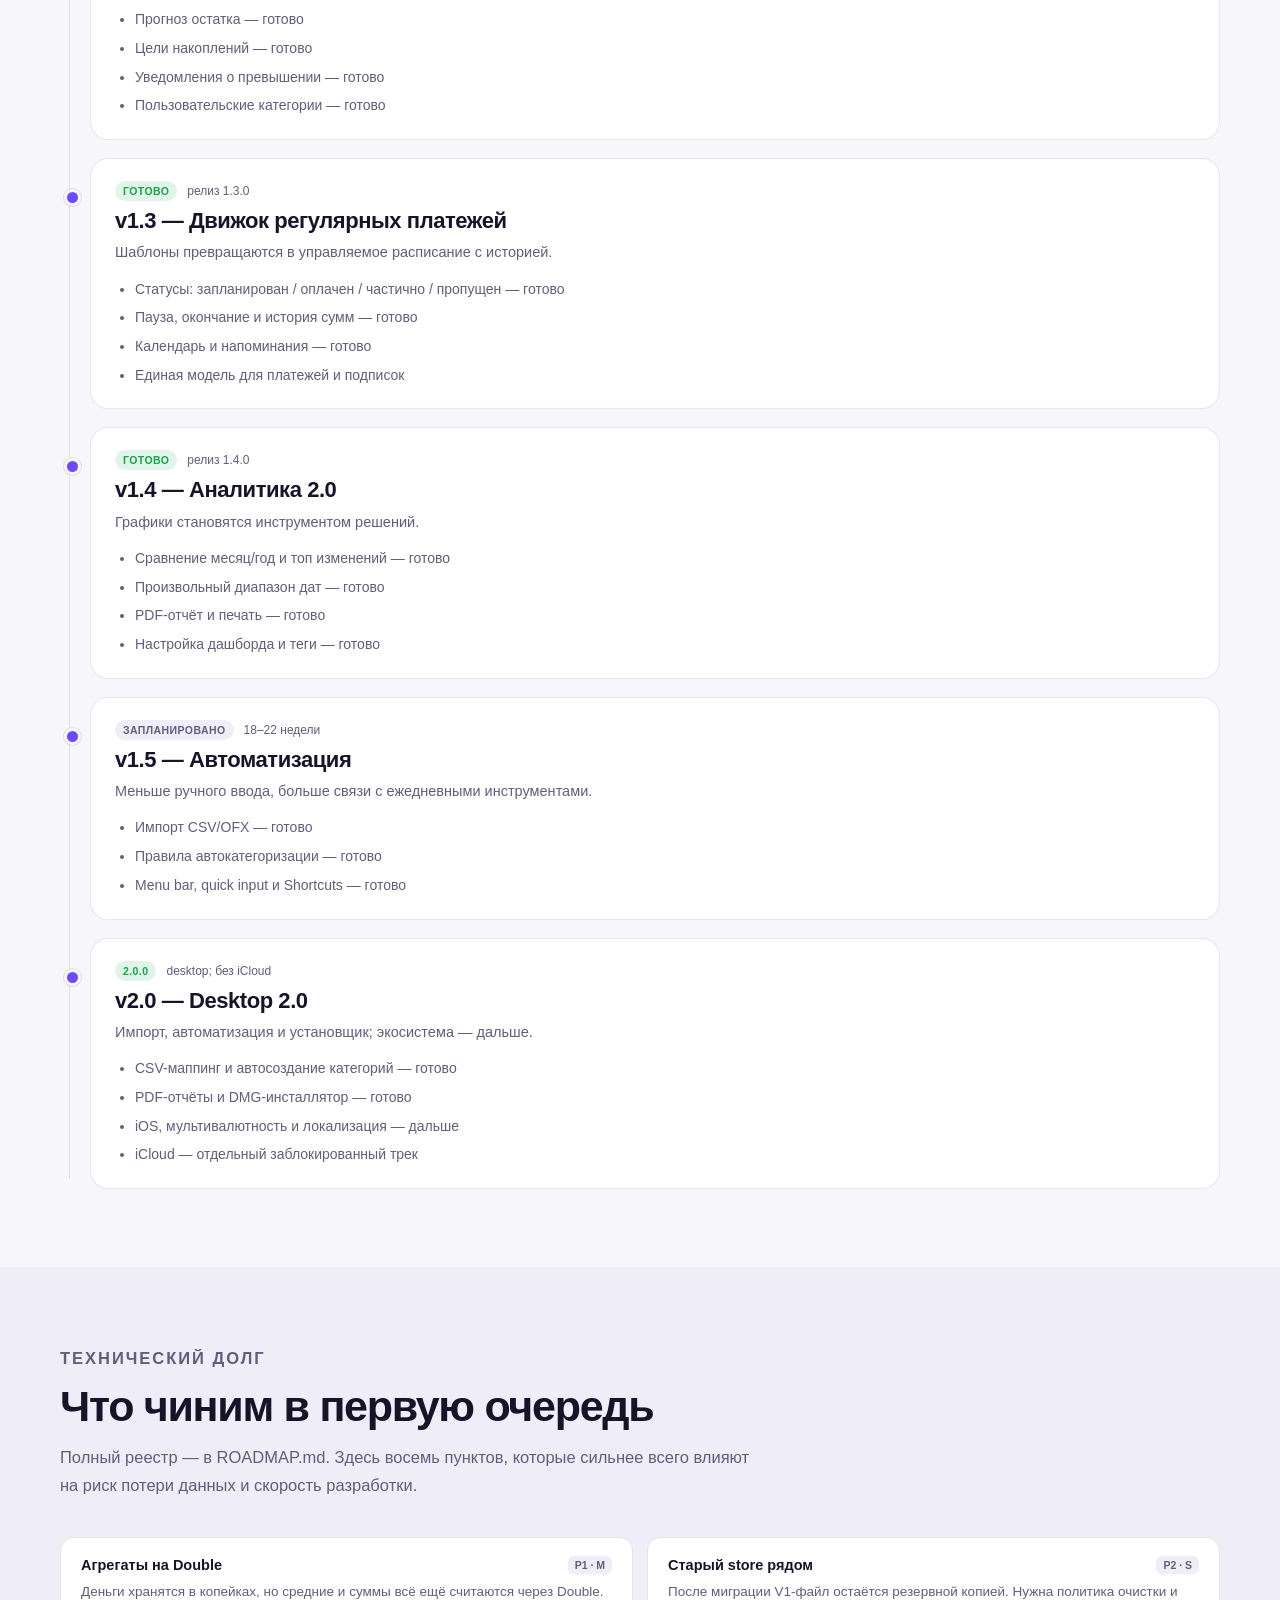
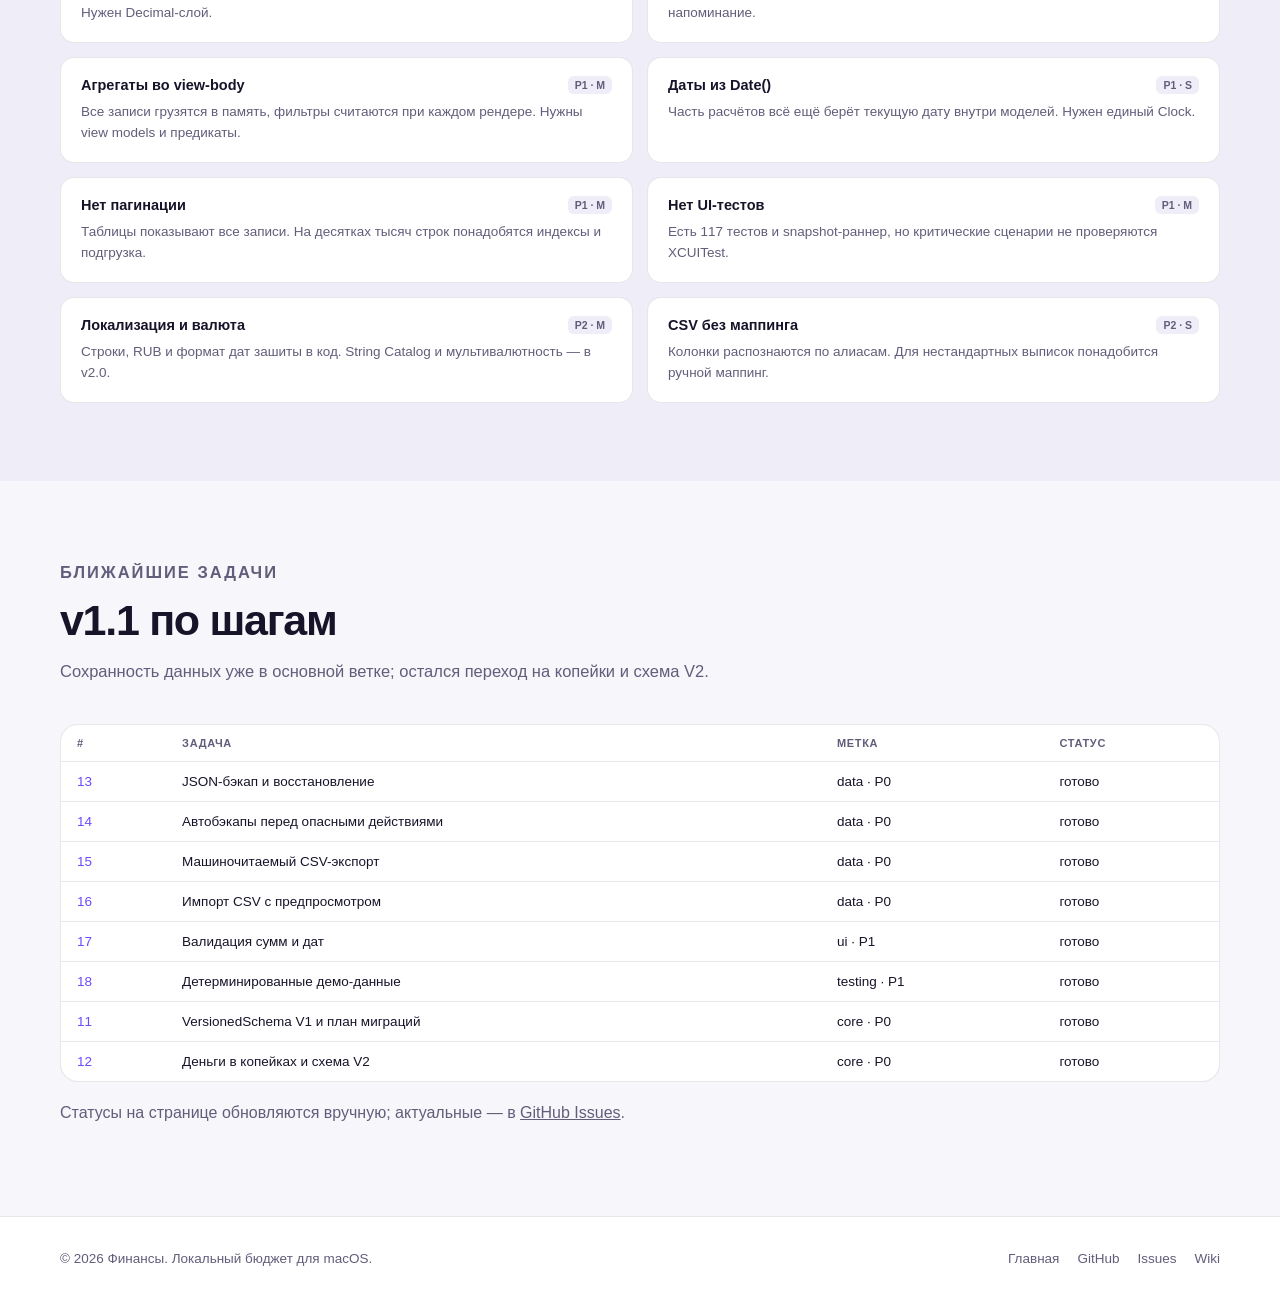
==== commit 4e2e6a6d: "feat: carry apartment overpayment across years - opening balance from all previous years - running s" ====
--- a/docs/roadmap.html
+++ b/docs/roadmap.html
@@ -240,7 +240,7 @@
 
           <article class="debt">
             <div class="debt-head"><h3>Нет UI-тестов</h3><span class="pill">P1 · M</span></div>
-            <p>Есть 116 тестов и snapshot-раннер, но критические сценарии не проверяются XCUITest.</p>
+            <p>Есть 117 тестов и snapshot-раннер, но критические сценарии не проверяются XCUITest.</p>
           </article>
 
           <article class="debt">
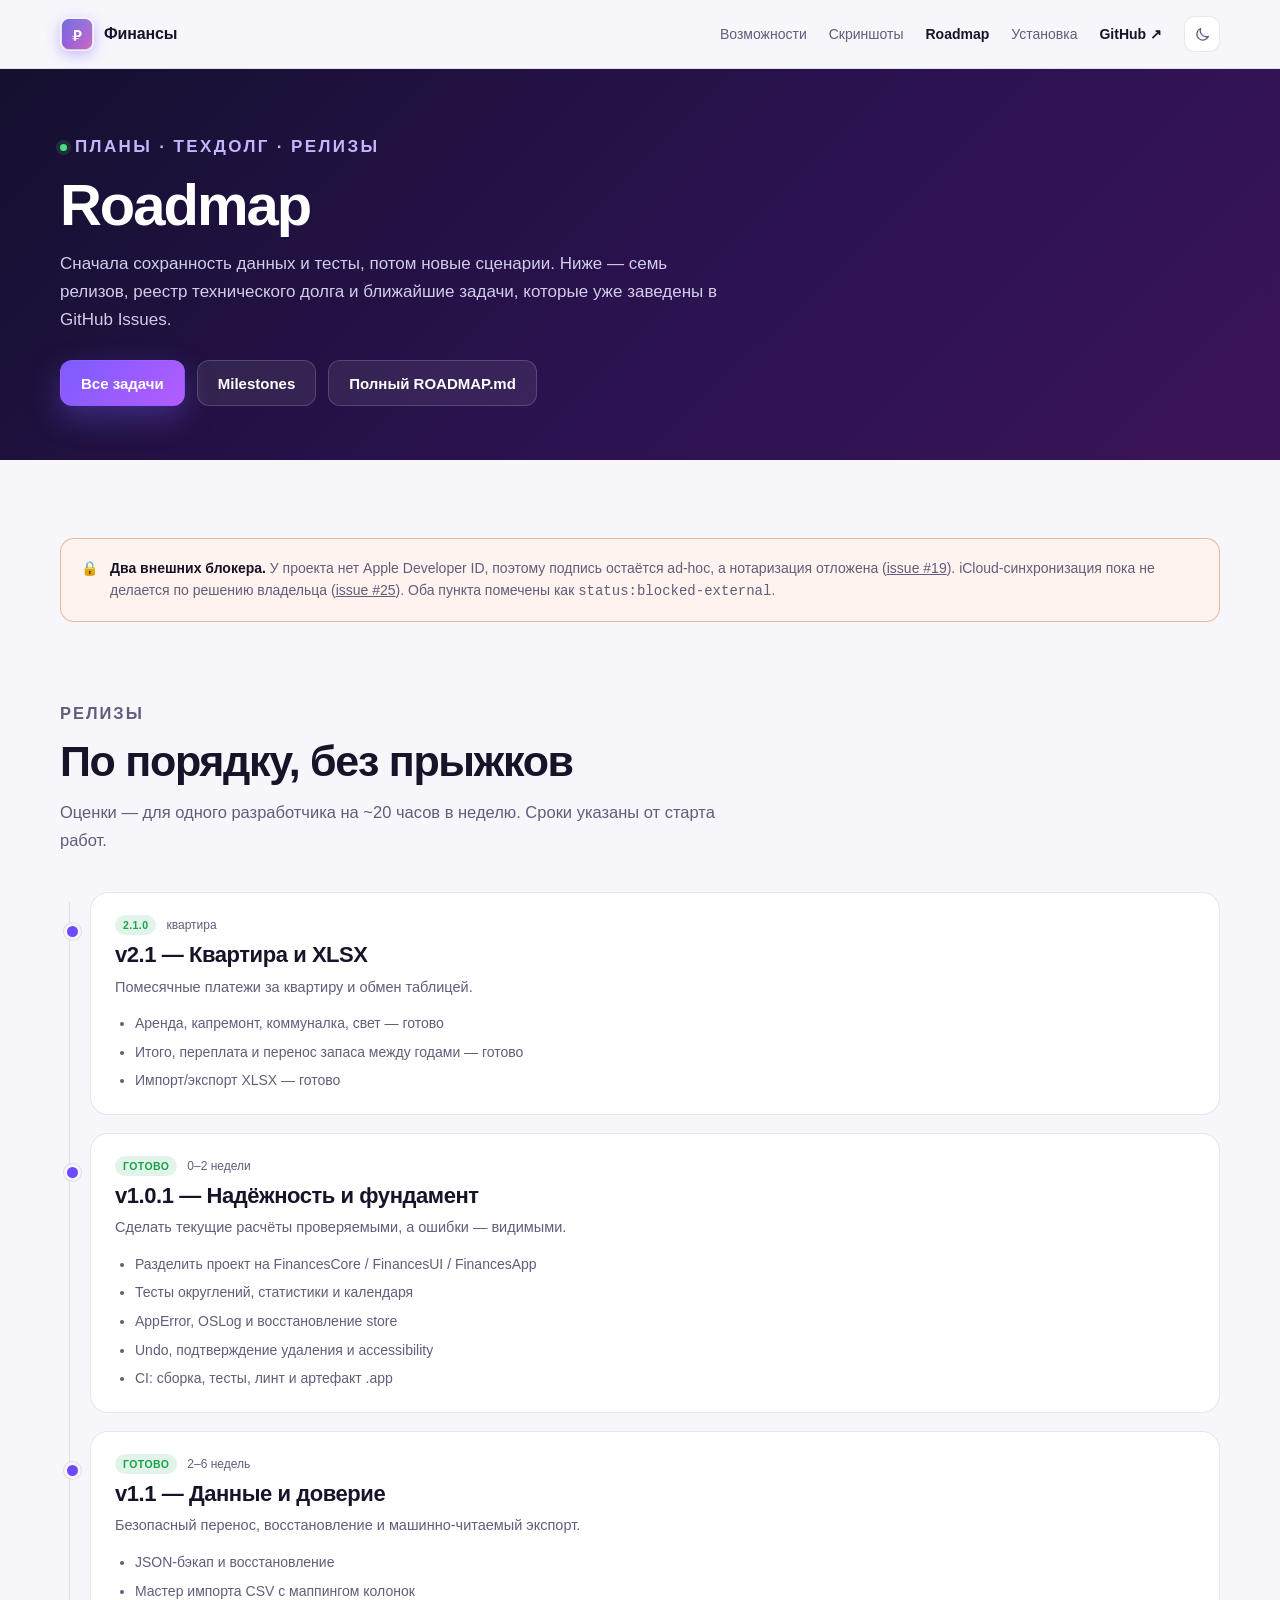
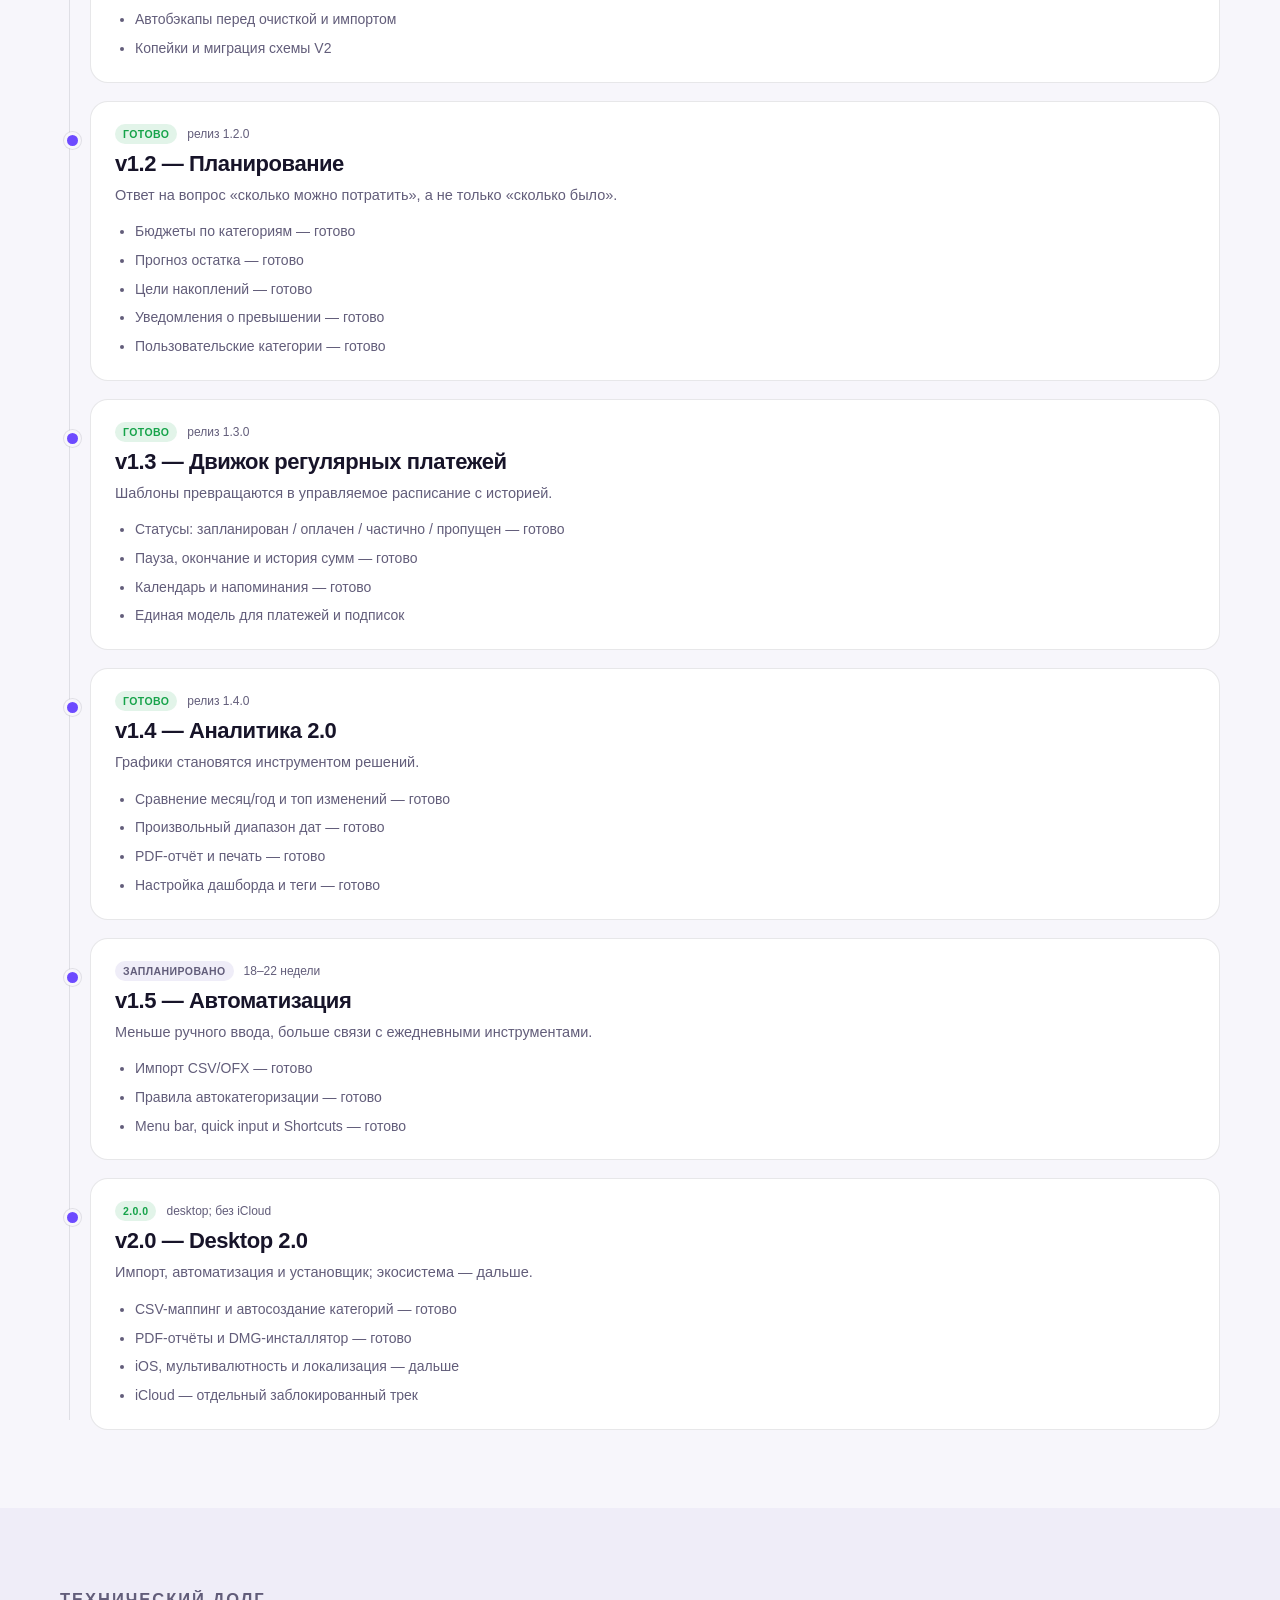
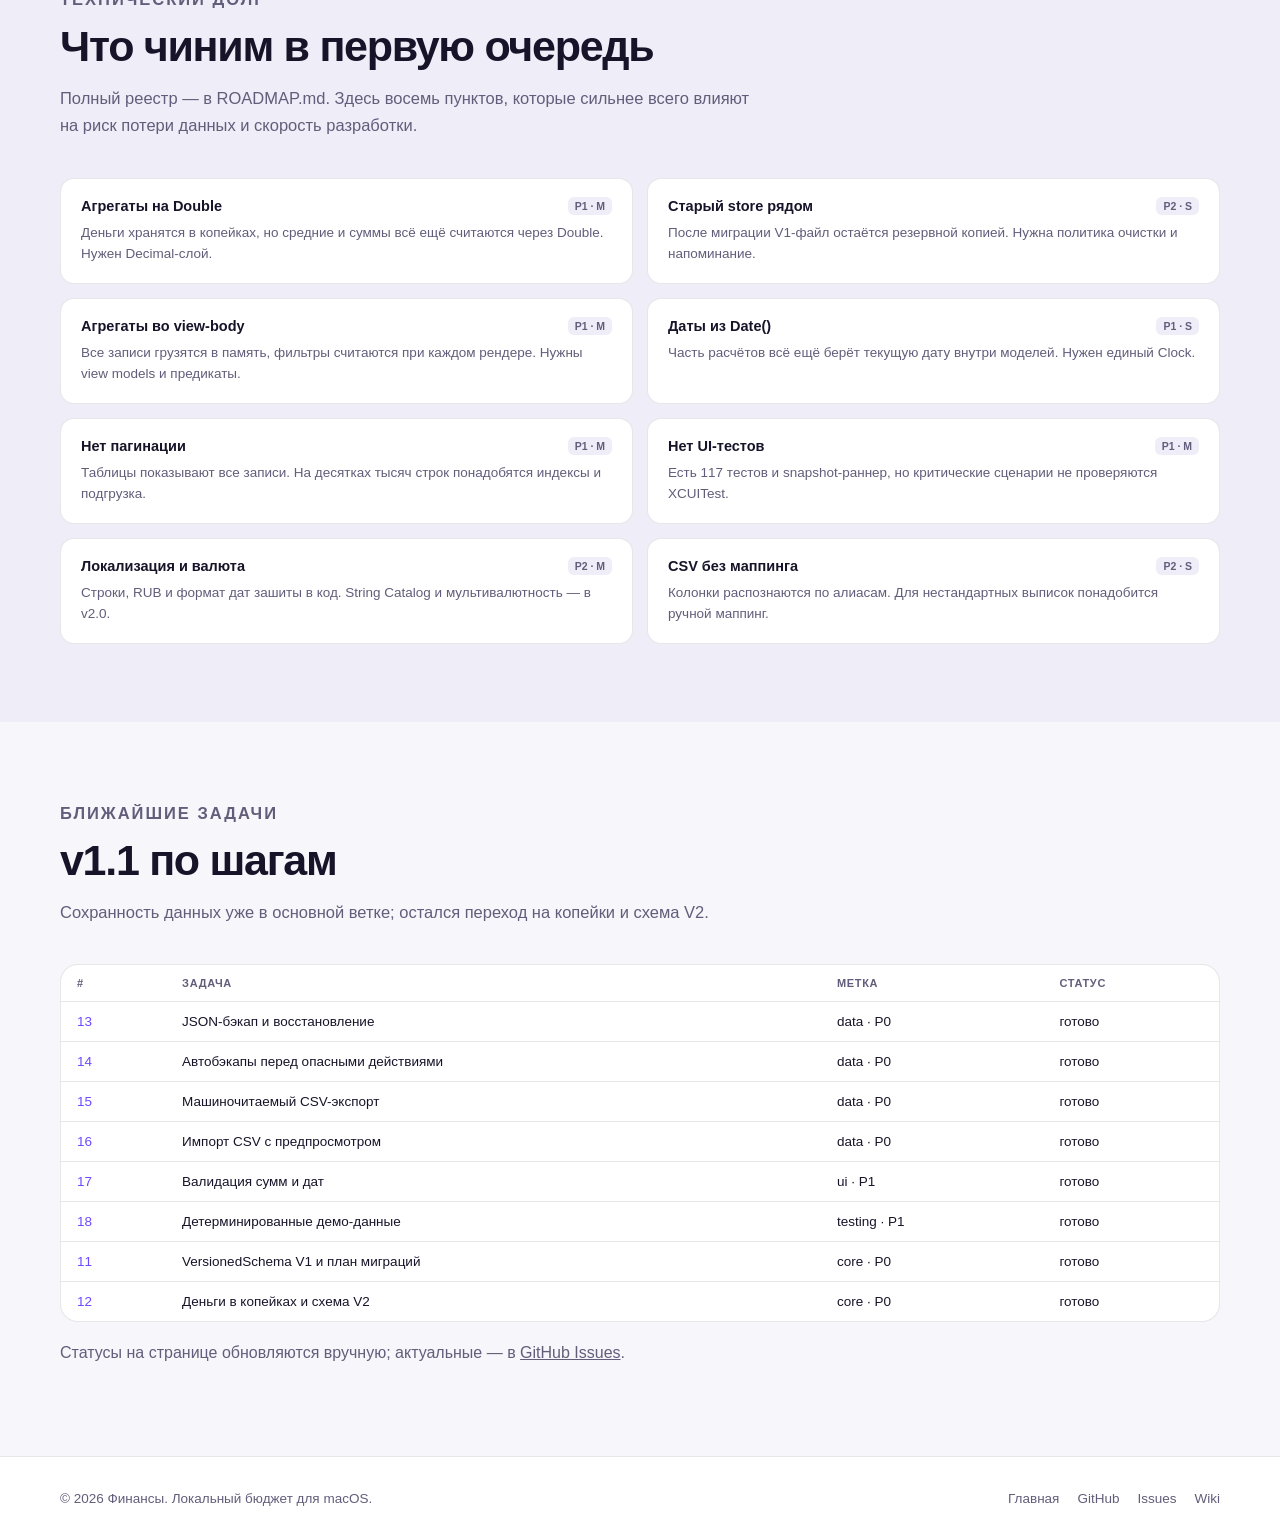
==== commit 70a4bb7d: "docs: add 2.1.0 to site roadmap" ====
--- a/docs/roadmap.html
+++ b/docs/roadmap.html
@@ -97,6 +97,19 @@
         <div class="timeline">
           <article class="timeline-item">
             <div class="timeline-meta">
+              <span class="badge badge-now">2.1.0</span>
+              <span>квартира</span>
+            </div>
+            <h2>v2.1 — Квартира и XLSX</h2>
+            <p>Помесячные платежи за квартиру и обмен таблицей.</p>
+            <ul class="timeline-list">
+              <li>Аренда, капремонт, коммуналка, свет — готово</li>
+              <li>Итого, переплата и перенос запаса между годами — готово</li>
+              <li>Импорт/экспорт XLSX — готово</li>
+            </ul>
+          </article>
+          <article class="timeline-item">
+            <div class="timeline-meta">
               <span class="badge badge-now">готово</span>
               <span>0–2 недели</span>
             </div>
